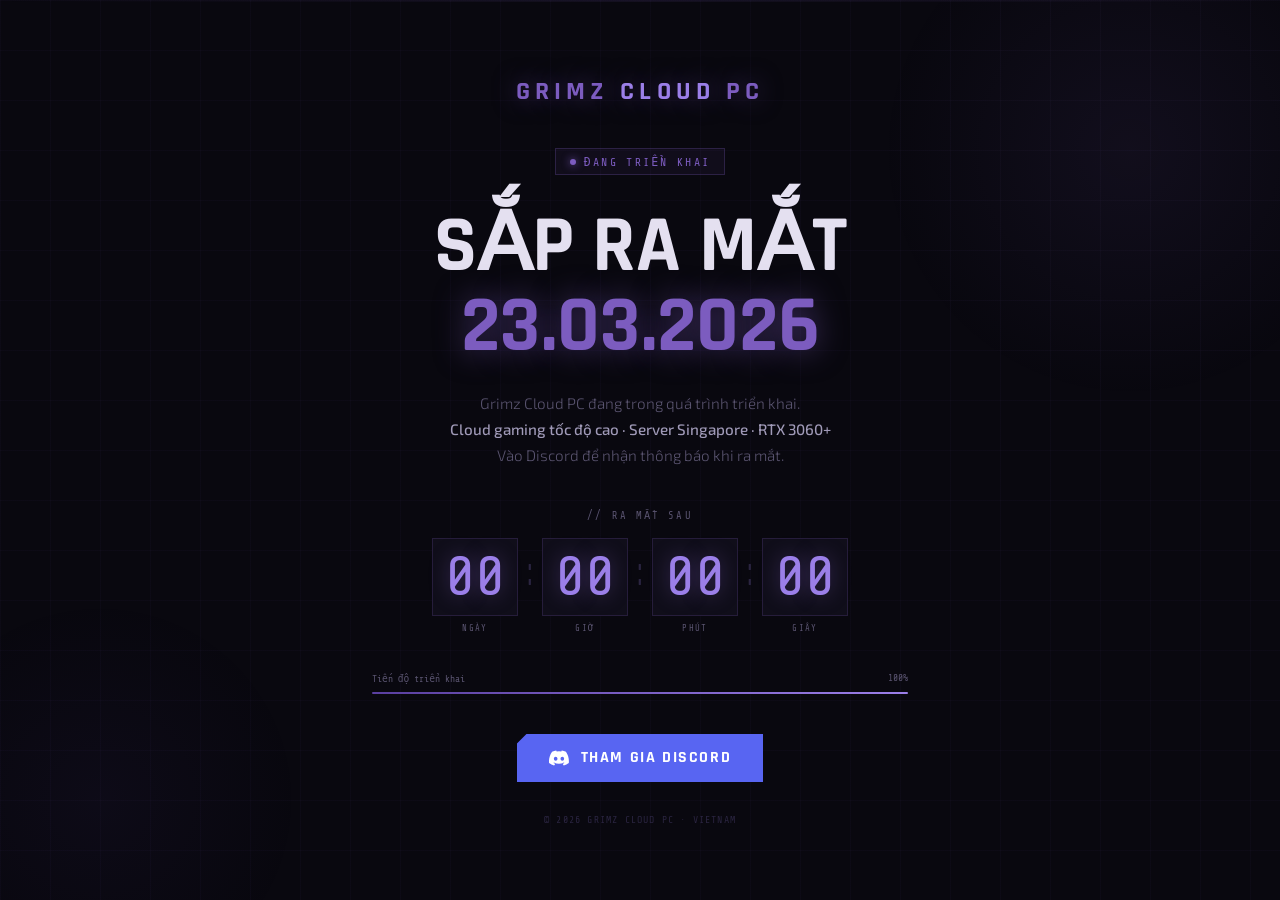
==== index.html @ fbe59f64 "Add files via upload" ====
<!DOCTYPE html>
<html lang="vi">
<head>
<meta charset="UTF-8">
<meta name="viewport" content="width=device-width, initial-scale=1.0">
<title>Grimz Cloud PC — Sắp ra mắt</title>
<link rel="icon" type="image/x-icon" href="/favicon.ico">
<link rel="preconnect" href="https://fonts.googleapis.com">
<link href="https://fonts.googleapis.com/css2?family=Rajdhani:wght@400;600;700&family=Share+Tech+Mono&family=Exo+2:wght@300;400;500&display=swap" rel="stylesheet">
<style>
  * { margin:0; padding:0; box-sizing:border-box; }
  body {
    background:#09080f; color:#e4e0f0;
    font-family:'Exo 2',sans-serif;
    min-height:100vh; display:flex; align-items:center; justify-content:center;
    overflow:hidden;
  }
  body::before {
    content:''; position:fixed; inset:0;
    background-image:linear-gradient(rgba(124,92,191,0.04) 1px,transparent 1px),linear-gradient(90deg,rgba(124,92,191,0.04) 1px,transparent 1px);
    background-size:50px 50px; pointer-events:none;
  }

  /* Glow balls */
  .glow1 { position:fixed; width:500px; height:500px; border-radius:50%; background:radial-gradient(circle,rgba(124,92,191,0.08) 0%,transparent 70%); top:-100px; right:-100px; animation:pulse 5s ease-in-out infinite; pointer-events:none; }
  .glow2 { position:fixed; width:400px; height:400px; border-radius:50%; background:radial-gradient(circle,rgba(90,63,160,0.06) 0%,transparent 70%); bottom:-100px; left:-100px; animation:pulse 7s ease-in-out infinite reverse; pointer-events:none; }
  @keyframes pulse { 0%,100%{transform:scale(1);opacity:1} 50%{transform:scale(1.15);opacity:0.7} }

  /* Scanline */
  @keyframes scan { 0%{transform:translateY(-100%)} 100%{transform:translateY(100vh)} }
  .scanline { position:fixed; top:0; left:0; right:0; height:2px; background:linear-gradient(90deg,transparent,rgba(124,92,191,0.1),transparent); animation:scan 5s linear infinite; pointer-events:none; z-index:99; }

  .wrap { position:relative; z-index:1; text-align:center; padding:2rem; max-width:600px; width:100%; }

  .logo { font-family:'Rajdhani',sans-serif; font-size:1.6rem; font-weight:700; letter-spacing:0.2em; text-transform:uppercase; color:#7c5cbf; text-shadow:0 0 24px rgba(124,92,191,0.5); margin-bottom:2.5rem; }
  .logo span { color:#9b7fe8; }

  .status-tag {
    display:inline-flex; align-items:center; gap:0.5rem;
    font-family:'Share Tech Mono',monospace; font-size:0.72rem;
    color:#7c5cbf; letter-spacing:0.2em; text-transform:uppercase;
    border:1px solid rgba(124,92,191,0.25); padding:0.35rem 0.85rem;
    background:rgba(124,92,191,0.07); margin-bottom:2rem;
  }
  .status-tag::before { content:''; width:6px; height:6px; border-radius:50%; background:#7c5cbf; box-shadow:0 0 8px #7c5cbf; animation:blink 1.2s infinite; }
  @keyframes blink { 0%,100%{opacity:1} 50%{opacity:0.2} }

  h1 { font-family:'Rajdhani',sans-serif; font-size:clamp(2.5rem,7vw,5rem); font-weight:700; text-transform:uppercase; line-height:1; margin-bottom:1rem; }
  h1 .line1 { color:#e4e0f0; display:block; }
  h1 .line2 { color:#7c5cbf; text-shadow:0 0 30px rgba(124,92,191,0.5); display:block; }

  .desc { color:#5a5470; font-size:0.95rem; line-height:1.7; font-weight:300; margin:1.5rem 0 2.5rem; }
  .desc strong { color:#a09ab8; font-weight:500; }

  /* Countdown */
  .countdown-wrap { margin-bottom:2.5rem; }
  .countdown-label { font-family:'Share Tech Mono',monospace; font-size:0.65rem; color:#5a5470; letter-spacing:0.2em; text-transform:uppercase; margin-bottom:1rem; }
  .countdown { display:flex; align-items:center; justify-content:center; gap:0.5rem; }
  .cd-unit { text-align:center; }
  .cd-num {
    font-family:'Share Tech Mono',monospace; font-size:clamp(2rem,6vw,3.5rem);
    color:#9b7fe8; background:#100e1a; border:1px solid rgba(124,92,191,0.2);
    padding:0.4rem 0.75rem; display:block; min-width:70px;
    text-shadow:0 0 20px rgba(124,92,191,0.4);
    transition:all 0.3s;
  }
  .cd-label { font-family:'Share Tech Mono',monospace; font-size:0.55rem; color:#5a5470; letter-spacing:0.15em; text-transform:uppercase; margin-top:0.4rem; display:block; }
  .cd-sep { font-family:'Rajdhani',sans-serif; font-size:2.5rem; color:#2a2440; margin-bottom:1.5rem; }

  /* Progress bar */
  .progress-wrap { margin-bottom:2.5rem; }
  .progress-labels { display:flex; justify-content:space-between; font-family:'Share Tech Mono',monospace; font-size:0.6rem; color:#5a5470; margin-bottom:0.5rem; }
  .progress-bar { height:2px; background:#1c1830; border-radius:1px; overflow:hidden; }
  .progress-fill { height:100%; background:linear-gradient(90deg,#5a3fa0,#9b7fe8); transition:width 1s; }

  /* Discord button */
  .discord-btn {
    display:inline-flex; align-items:center; gap:0.75rem;
    background:#5865F2; color:white; padding:0.85rem 2rem;
    font-family:'Rajdhani',sans-serif; font-size:1rem; font-weight:700;
    letter-spacing:0.1em; text-transform:uppercase; text-decoration:none;
    transition:all 0.2s; clip-path:polygon(10px 0,100% 0,100% 100%,0 100%,0 10px);
  }
  .discord-btn:hover { background:#4752c4; transform:translateY(-2px); box-shadow:0 10px 30px rgba(88,101,242,0.4); }

  .footer-note { margin-top:2rem; font-family:'Share Tech Mono',monospace; font-size:0.62rem; color:#2a2440; letter-spacing:0.12em; }
</style>
</head>
<body>
<div class="scanline"></div>
<div class="glow1"></div>
<div class="glow2"></div>

<div class="wrap">
  <div class="logo">GRIMZ <span>CLOUD</span> PC</div>

  <div class="status-tag">Đang triển khai</div>

  <h1>
    <span class="line1">Sắp ra mắt</span>
    <span class="line2">23.03.2026</span>
  </h1>

  <p class="desc">
    Grimz Cloud PC đang trong quá trình triển khai.<br>
    <strong>Cloud gaming tốc độ cao · Server Singapore · RTX 3060+</strong><br>
    Vào Discord để nhận thông báo khi ra mắt.
  </p>

  <div class="countdown-wrap">
    <div class="countdown-label">// Ra mắt sau</div>
    <div class="countdown">
      <div class="cd-unit"><span class="cd-num" id="cd-d">00</span><span class="cd-label">Ngày</span></div>
      <span class="cd-sep">:</span>
      <div class="cd-unit"><span class="cd-num" id="cd-h">00</span><span class="cd-label">Giờ</span></div>
      <span class="cd-sep">:</span>
      <div class="cd-unit"><span class="cd-num" id="cd-m">00</span><span class="cd-label">Phút</span></div>
      <span class="cd-sep">:</span>
      <div class="cd-unit"><span class="cd-num" id="cd-s">00</span><span class="cd-label">Giây</span></div>
    </div>
  </div>

  <div class="progress-wrap">
    <div class="progress-labels">
      <span>Tiến độ triển khai</span>
      <span id="progress-pct">0%</span>
    </div>
    <div class="progress-bar"><div class="progress-fill" id="progress-fill" style="width:0%"></div></div>
  </div>

  <a href="https://discord.gg/Ct4Gw7GwJJ" target="_blank" rel="noopener" class="discord-btn">
    <svg width="20" height="16" viewBox="0 0 71 55" fill="currentColor"><path d="M60.1 4.9A58.5 58.5 0 0 0 45.4.9a40 40 0 0 0-1.8 3.6 54 54 0 0 0-16.2 0A38.4 38.4 0 0 0 25.6.9 58.4 58.4 0 0 0 10.9 5C1.6 18.7-1 32 .3 45a58.7 58.7 0 0 0 17.9 9 44 44 0 0 0 3.8-6.2 38.3 38.3 0 0 1-6-2.9l1.4-1.1a41.9 41.9 0 0 0 35.7 0l1.5 1.1a38.2 38.2 0 0 1-6 2.9 43.6 43.6 0 0 0 3.8 6.2 58.5 58.5 0 0 0 17.9-9C71.8 30 68.2 16.8 60.1 4.9ZM23.7 37.3c-3.5 0-6.4-3.2-6.4-7.1s2.8-7.2 6.4-7.2 6.5 3.2 6.4 7.2c0 3.9-2.8 7.1-6.4 7.1Zm23.6 0c-3.5 0-6.4-3.2-6.4-7.1s2.8-7.2 6.4-7.2 6.5 3.2 6.4 7.2c0 3.9-2.8 7.1-6.4 7.1Z"/></svg>
    Tham gia Discord
  </a>

  <div class="footer-note">© <span id="yr"></span> GRIMZ CLOUD PC · VIETNAM</div>
</div>

<script>
  document.getElementById('yr').textContent = new Date().getFullYear();

  const LAUNCH = new Date('2026-03-23T00:00:00+07:00');
  const START  = new Date('2026-03-15T00:00:00+07:00'); // Ngày bắt đầu đếm progress

  function pad(n) { return String(n).padStart(2, '0'); }

  function tick() {
    const now  = new Date();
    const diff = LAUNCH - now;

    if (diff <= 0) {
      document.getElementById('cd-d').textContent = '00';
      document.getElementById('cd-h').textContent = '00';
      document.getElementById('cd-m').textContent = '00';
      document.getElementById('cd-s').textContent = '00';
      document.getElementById('progress-fill').style.width = '100%';
      document.getElementById('progress-pct').textContent = '100%';
      return;
    }

    const d = Math.floor(diff / 86400000);
    const h = Math.floor((diff % 86400000) / 3600000);
    const m = Math.floor((diff % 3600000) / 60000);
    const s = Math.floor((diff % 60000) / 1000);

    document.getElementById('cd-d').textContent = pad(d);
    document.getElementById('cd-h').textContent = pad(h);
    document.getElementById('cd-m').textContent = pad(m);
    document.getElementById('cd-s').textContent = pad(s);

    // Progress từ START đến LAUNCH
    const total   = LAUNCH - START;
    const elapsed = now - START;
    const pct     = Math.min(100, Math.max(0, Math.floor((elapsed / total) * 100)));
    document.getElementById('progress-fill').style.width = pct + '%';
    document.getElementById('progress-pct').textContent  = pct + '%';
  }

  tick();
  setInterval(tick, 1000);
</script>
</body>
</html>
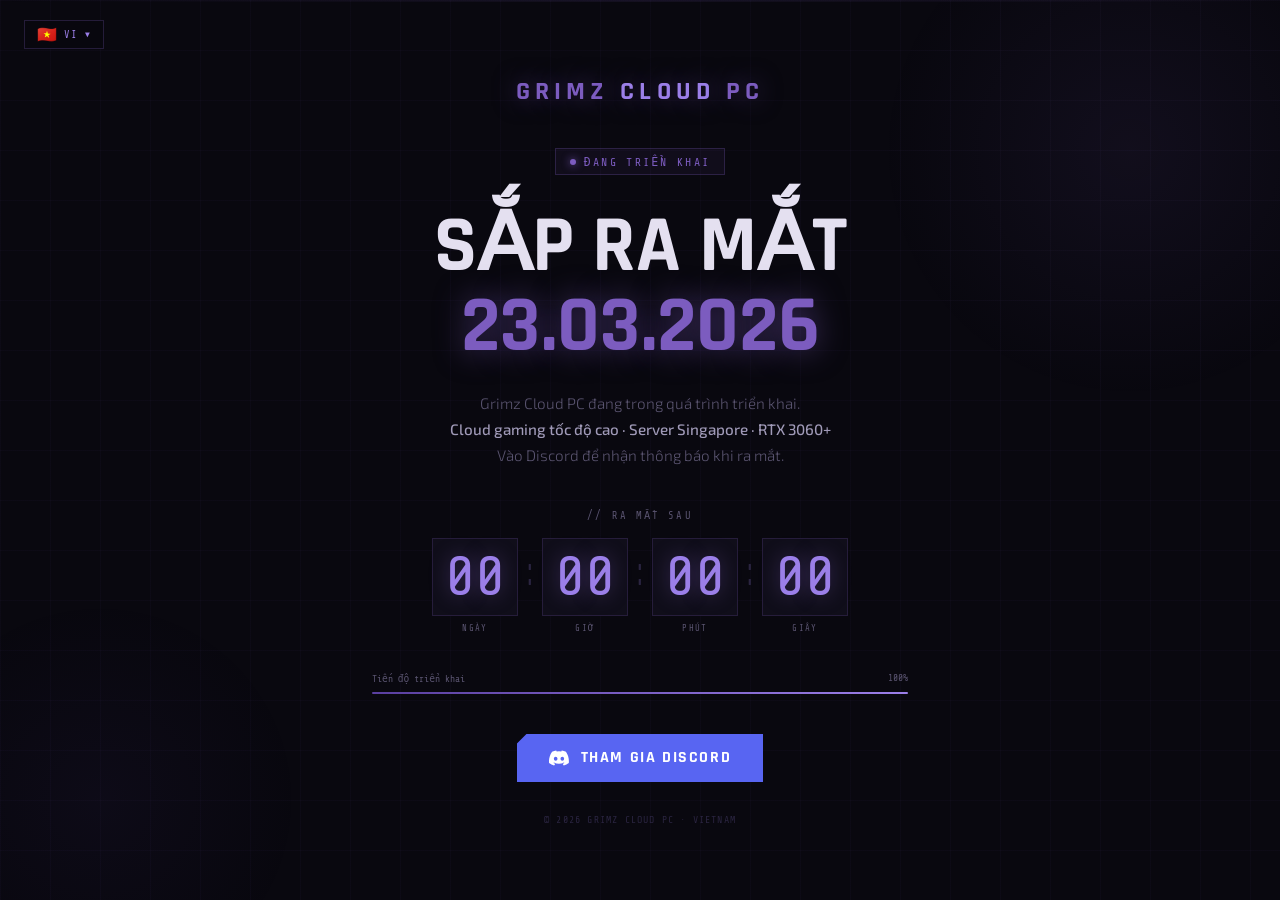
==== commit c567a27a: "Add files via upload" ====
--- a/index.html
+++ b/index.html
@@ -27,6 +27,23 @@
   @keyframes pulse { 0%,100%{transform:scale(1);opacity:1} 50%{transform:scale(1.15);opacity:0.7} }
 
   /* Scanline */
+
+  /* Lang switcher */
+  .lang-switcher { position:fixed; top:1.25rem; left:1.5rem; z-index:200; }
+  @media(max-width:480px) { .lang-switcher { top:0.6rem; left:0.75rem; } .logo { padding-top:0.5rem; } }
+  .lang-trigger { display:flex; align-items:center; gap:0.4rem; padding:0.35rem 0.75rem; background:rgba(9,8,15,0.85); border:1px solid rgba(124,92,191,0.25); color:#9b7fe8; font-family:'Share Tech Mono',monospace; font-size:0.65rem; letter-spacing:0.1em; text-transform:uppercase; cursor:pointer; transition:all 0.2s; backdrop-filter:blur(10px); user-select:none; }
+  .lang-trigger:hover { border-color:#7c5cbf; background:rgba(124,92,191,0.1); }
+  .lang-trigger .arrow { font-size:0.5rem; transition:transform 0.2s; }
+  .lang-trigger.open .arrow { transform:rotate(180deg); }
+  .lang-dropdown { position:absolute; top:calc(100% + 6px); left:0; background:rgba(9,8,15,0.97); border:1px solid rgba(124,92,191,0.25); backdrop-filter:blur(12px); min-width:150px; display:none; flex-direction:column; overflow:hidden; }
+  .lang-dropdown.open { display:flex; }
+  .lang-option { display:flex; align-items:center; gap:0.6rem; padding:0.6rem 0.85rem; font-family:'Share Tech Mono',monospace; font-size:0.65rem; letter-spacing:0.1em; color:#5a5470; cursor:pointer; transition:all 0.2s; border:none; background:none; text-transform:uppercase; width:100%; text-align:left; }
+  .lang-option:hover { background:rgba(124,92,191,0.08); color:#9b7fe8; }
+  .lang-option.selected { color:#9b7fe8; background:rgba(124,92,191,0.1); }
+  .lang-option.selected::after { content:'✓'; margin-left:auto; color:#7c5cbf; }
+  .lang-flag { font-size:1rem; line-height:1; }
+  .lang-divider { height:1px; background:rgba(124,92,191,0.1); margin:0; }
+
   @keyframes scan { 0%{transform:translateY(-100%)} 100%{transform:translateY(100vh)} }
   .scanline { position:fixed; top:0; left:0; right:0; height:2px; background:linear-gradient(90deg,transparent,rgba(124,92,191,0.1),transparent); animation:scan 5s linear infinite; pointer-events:none; z-index:99; }
 
@@ -88,41 +105,55 @@
 </head>
 <body>
 <div class="scanline"></div>
+<div class="lang-switcher" id="langSwitcher">
+  <div class="lang-trigger" id="langTrigger" onclick="toggleLangDropdown()">
+    <span class="lang-flag" id="currentFlag">🇻🇳</span>
+    <span id="currentLangLabel">VI</span>
+    <span class="arrow">▼</span>
+  </div>
+  <div class="lang-dropdown" id="langDropdown">
+    <button class="lang-option selected" id="btn-vi" onclick="manualSetLang('vi')"><span class="lang-flag">🇻🇳</span>Tiếng Việt</button>
+    <div class="lang-divider"></div>
+    <button class="lang-option" id="btn-en" onclick="manualSetLang('en')"><span class="lang-flag">🇬🇧</span>English</button>
+    <div class="lang-divider"></div>
+    <button class="lang-option" id="btn-id" onclick="manualSetLang('id')"><span class="lang-flag">🇮🇩</span>Indonesia</button>
+  </div>
+</div>
 <div class="glow1"></div>
 <div class="glow2"></div>
 
 <div class="wrap">
   <div class="logo">GRIMZ <span>CLOUD</span> PC</div>
 
-  <div class="status-tag">Đang triển khai</div>
+  <div class="status-tag" data-i18n="status">Đang triển khai</div>
 
   <h1>
-    <span class="line1">Sắp ra mắt</span>
+    <span class="line1" data-i18n="headline">Sắp ra mắt</span>
     <span class="line2">23.03.2026</span>
   </h1>
 
-  <p class="desc">
+  <p class="desc" id="desc-text">
     Grimz Cloud PC đang trong quá trình triển khai.<br>
     <strong>Cloud gaming tốc độ cao · Server Singapore · RTX 3060+</strong><br>
     Vào Discord để nhận thông báo khi ra mắt.
   </p>
 
   <div class="countdown-wrap">
-    <div class="countdown-label">// Ra mắt sau</div>
+    <div class="countdown-label" data-i18n="launching">// Ra mắt sau</div>
     <div class="countdown">
-      <div class="cd-unit"><span class="cd-num" id="cd-d">00</span><span class="cd-label">Ngày</span></div>
+      <div class="cd-unit"><span class="cd-num" id="cd-d">00</span><span class="cd-label" data-i18n="days">Ngày</span></div>
       <span class="cd-sep">:</span>
-      <div class="cd-unit"><span class="cd-num" id="cd-h">00</span><span class="cd-label">Giờ</span></div>
+      <div class="cd-unit"><span class="cd-num" id="cd-h">00</span><span class="cd-label" data-i18n="hours">Giờ</span></div>
       <span class="cd-sep">:</span>
-      <div class="cd-unit"><span class="cd-num" id="cd-m">00</span><span class="cd-label">Phút</span></div>
+      <div class="cd-unit"><span class="cd-num" id="cd-m">00</span><span class="cd-label" data-i18n="mins">Phút</span></div>
       <span class="cd-sep">:</span>
-      <div class="cd-unit"><span class="cd-num" id="cd-s">00</span><span class="cd-label">Giây</span></div>
+      <div class="cd-unit"><span class="cd-num" id="cd-s">00</span><span class="cd-label" data-i18n="secs">Giây</span></div>
     </div>
   </div>
 
   <div class="progress-wrap">
     <div class="progress-labels">
-      <span>Tiến độ triển khai</span>
+      <span data-i18n="progress">Tiến độ triển khai</span>
       <span id="progress-pct">0%</span>
     </div>
     <div class="progress-bar"><div class="progress-fill" id="progress-fill" style="width:0%"></div></div>
@@ -130,7 +161,7 @@
 
   <a href="https://discord.gg/Ct4Gw7GwJJ" target="_blank" rel="noopener" class="discord-btn">
     <svg width="20" height="16" viewBox="0 0 71 55" fill="currentColor"><path d="M60.1 4.9A58.5 58.5 0 0 0 45.4.9a40 40 0 0 0-1.8 3.6 54 54 0 0 0-16.2 0A38.4 38.4 0 0 0 25.6.9 58.4 58.4 0 0 0 10.9 5C1.6 18.7-1 32 .3 45a58.7 58.7 0 0 0 17.9 9 44 44 0 0 0 3.8-6.2 38.3 38.3 0 0 1-6-2.9l1.4-1.1a41.9 41.9 0 0 0 35.7 0l1.5 1.1a38.2 38.2 0 0 1-6 2.9 43.6 43.6 0 0 0 3.8 6.2 58.5 58.5 0 0 0 17.9-9C71.8 30 68.2 16.8 60.1 4.9ZM23.7 37.3c-3.5 0-6.4-3.2-6.4-7.1s2.8-7.2 6.4-7.2 6.5 3.2 6.4 7.2c0 3.9-2.8 7.1-6.4 7.1Zm23.6 0c-3.5 0-6.4-3.2-6.4-7.1s2.8-7.2 6.4-7.2 6.5 3.2 6.4 7.2c0 3.9-2.8 7.1-6.4 7.1Z"/></svg>
-    Tham gia Discord
+    <span data-i18n="discord">Tham gia Discord</span>
   </a>
 
   <div class="footer-note">© <span id="yr"></span> GRIMZ CLOUD PC · VIETNAM</div>
@@ -138,6 +169,110 @@
 
 <script>
   document.getElementById('yr').textContent = new Date().getFullYear();
+
+  // ===== LANG DROPDOWN =====
+  function manualSetLang(lang) {
+    localStorage.setItem('grimz_lang_set', '1');
+    setLang(lang);
+  }
+
+  function toggleLangDropdown() {
+    const trigger = document.getElementById('langTrigger');
+    const dropdown = document.getElementById('langDropdown');
+    trigger.classList.toggle('open');
+    dropdown.classList.toggle('open');
+  }
+  // Close on outside click
+  document.addEventListener('click', e => {
+    if (!document.getElementById('langSwitcher').contains(e.target)) {
+      document.getElementById('langTrigger').classList.remove('open');
+      document.getElementById('langDropdown').classList.remove('open');
+    }
+  });
+
+  // ===== I18N =====
+  const i18n = {
+    vi: {
+      status: 'Đang triển khai',
+      headline: 'Sắp ra mắt',
+      desc: 'Grimz Cloud PC đang trong quá trình triển khai.<br><strong>Cloud gaming tốc độ cao · Server Singapore · RTX 3060+</strong><br>Vào Discord để nhận thông báo khi ra mắt.',
+      launching: '// Ra mắt sau',
+      days: 'Ngày', hours: 'Giờ', mins: 'Phút', secs: 'Giây',
+      progress: 'Tiến độ triển khai',
+      discord: 'Tham gia Discord',
+    },
+    en: {
+      status: 'Coming Soon',
+      headline: 'Launching Soon',
+      desc: 'Grimz Cloud PC is currently being deployed.<br><strong>High-speed cloud gaming · Singapore Server · RTX 3060+</strong><br>Join Discord to get notified at launch.',
+      launching: '// Launching in',
+      days: 'Days', hours: 'Hours', mins: 'Mins', secs: 'Secs',
+      progress: 'Deployment Progress',
+      discord: 'Join Discord',
+    },
+    id: {
+      status: 'Segera Hadir',
+      headline: 'Segera Diluncurkan',
+      desc: 'Grimz Cloud PC sedang dalam proses persiapan.<br><strong>Cloud gaming kecepatan tinggi · Server Singapura · RTX 3060+</strong><br>Bergabung Discord untuk notifikasi peluncuran.',
+      launching: '// Diluncurkan dalam',
+      days: 'Hari', hours: 'Jam', mins: 'Menit', secs: 'Detik',
+      progress: 'Progres Persiapan',
+      discord: 'Bergabung Discord',
+    }
+  };
+
+  let currentLang = localStorage.getItem('grimz_lang') || 'vi';
+
+  function setLang(lang) {
+    currentLang = lang;
+    localStorage.setItem('grimz_lang', lang);
+    const t = i18n[lang];
+
+    // Update all data-i18n elements
+    document.querySelectorAll('[data-i18n]').forEach(el => {
+      const key = el.getAttribute('data-i18n');
+      if (t[key]) el.textContent = t[key];
+    });
+
+    // Update desc (has HTML)
+    document.getElementById('desc-text').innerHTML = t.desc;
+
+    // Update trigger
+    document.getElementById('currentFlag').textContent = {'vi':'🇻🇳','en':'🇬🇧','id':'🇮🇩'}[lang];
+    document.getElementById('currentLangLabel').textContent = lang.toUpperCase();
+    // Update selected state
+    document.querySelectorAll('.lang-option').forEach(b => b.classList.remove('selected'));
+    document.getElementById('btn-' + lang).classList.add('selected');
+    // Close dropdown
+    document.getElementById('langTrigger').classList.remove('open');
+    document.getElementById('langDropdown').classList.remove('open');
+
+    // Update html lang
+    document.documentElement.lang = lang;
+  }
+
+  // Auto detect language by country (only on first visit)
+  async function autoDetectLang() {
+    // Nếu user đã chọn ngôn ngữ trước đó thì giữ nguyên
+    if (localStorage.getItem('grimz_lang_set')) {
+      setLang(currentLang);
+      return;
+    }
+    try {
+      const res = await fetch('https://ipapi.co/json/', { signal: AbortSignal.timeout(3000) });
+      const data = await res.json();
+      const country = data.country_code;
+      let lang = 'en'; // default
+      if (country === 'VN') lang = 'vi';
+      else if (country === 'ID') lang = 'id';
+      setLang(lang);
+    } catch {
+      // Nếu lỗi thì dùng ngôn ngữ đã lưu hoặc VI
+      setLang(currentLang);
+    }
+  }
+  autoDetectLang();
+
 
   const LAUNCH = new Date('2026-03-23T00:00:00+07:00');
   const START  = new Date('2026-03-15T00:00:00+07:00'); // Ngày bắt đầu đếm progress
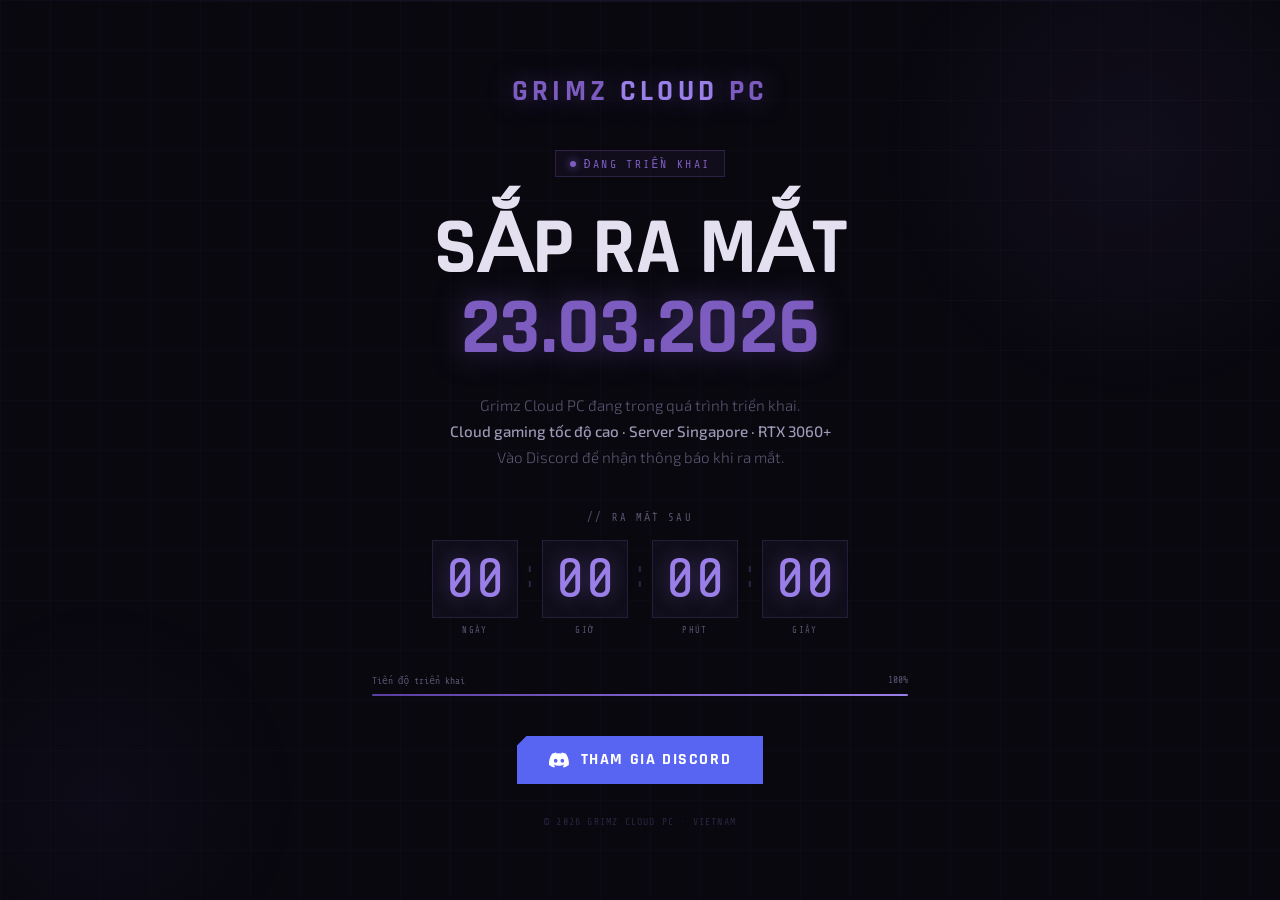
==== commit f3ebd3c6: "Update index.html" ====
--- a/index.html
+++ b/index.html
@@ -27,29 +27,12 @@
   @keyframes pulse { 0%,100%{transform:scale(1);opacity:1} 50%{transform:scale(1.15);opacity:0.7} }
 
   /* Scanline */
-
-  /* Lang switcher */
-  .lang-switcher { position:fixed; top:1.25rem; left:1.5rem; z-index:200; }
-  @media(max-width:480px) { .lang-switcher { top:0.6rem; left:0.75rem; } .logo { padding-top:0.5rem; } }
-  .lang-trigger { display:flex; align-items:center; gap:0.4rem; padding:0.35rem 0.75rem; background:rgba(9,8,15,0.85); border:1px solid rgba(124,92,191,0.25); color:#9b7fe8; font-family:'Share Tech Mono',monospace; font-size:0.65rem; letter-spacing:0.1em; text-transform:uppercase; cursor:pointer; transition:all 0.2s; backdrop-filter:blur(10px); user-select:none; }
-  .lang-trigger:hover { border-color:#7c5cbf; background:rgba(124,92,191,0.1); }
-  .lang-trigger .arrow { font-size:0.5rem; transition:transform 0.2s; }
-  .lang-trigger.open .arrow { transform:rotate(180deg); }
-  .lang-dropdown { position:absolute; top:calc(100% + 6px); left:0; background:rgba(9,8,15,0.97); border:1px solid rgba(124,92,191,0.25); backdrop-filter:blur(12px); min-width:150px; display:none; flex-direction:column; overflow:hidden; }
-  .lang-dropdown.open { display:flex; }
-  .lang-option { display:flex; align-items:center; gap:0.6rem; padding:0.6rem 0.85rem; font-family:'Share Tech Mono',monospace; font-size:0.65rem; letter-spacing:0.1em; color:#5a5470; cursor:pointer; transition:all 0.2s; border:none; background:none; text-transform:uppercase; width:100%; text-align:left; }
-  .lang-option:hover { background:rgba(124,92,191,0.08); color:#9b7fe8; }
-  .lang-option.selected { color:#9b7fe8; background:rgba(124,92,191,0.1); }
-  .lang-option.selected::after { content:'✓'; margin-left:auto; color:#7c5cbf; }
-  .lang-flag { font-size:1rem; line-height:1; }
-  .lang-divider { height:1px; background:rgba(124,92,191,0.1); margin:0; }
-
   @keyframes scan { 0%{transform:translateY(-100%)} 100%{transform:translateY(100vh)} }
   .scanline { position:fixed; top:0; left:0; right:0; height:2px; background:linear-gradient(90deg,transparent,rgba(124,92,191,0.1),transparent); animation:scan 5s linear infinite; pointer-events:none; z-index:99; }
 
   .wrap { position:relative; z-index:1; text-align:center; padding:2rem; max-width:600px; width:100%; }
 
-  .logo { font-family:'Rajdhani',sans-serif; font-size:1.6rem; font-weight:700; letter-spacing:0.2em; text-transform:uppercase; color:#7c5cbf; text-shadow:0 0 24px rgba(124,92,191,0.5); margin-bottom:2.5rem; }
+  .logo { font-family:'Rajdhani',sans-serif; font-size:clamp(1.3rem,4vw,1.8rem); font-weight:700; letter-spacing:0.15em; text-transform:uppercase; color:#7c5cbf; text-shadow:0 0 24px rgba(124,92,191,0.5); margin-bottom:2.5rem; white-space:nowrap; }
   .logo span { color:#9b7fe8; }
 
   .status-tag {
@@ -101,59 +84,84 @@
   .discord-btn:hover { background:#4752c4; transform:translateY(-2px); box-shadow:0 10px 30px rgba(88,101,242,0.4); }
 
   .footer-note { margin-top:2rem; font-family:'Share Tech Mono',monospace; font-size:0.62rem; color:#2a2440; letter-spacing:0.12em; }
+
+  /* ===== LOCKDOWN OVERLAY ===== */
+  #lockdown-overlay { position:fixed; inset:0; background:#09080f; z-index:9999; display:none; align-items:center; justify-content:center; flex-direction:column; }
+  #lockdown-overlay.show { display:flex; }
+  #lockdown-overlay::before { content:''; position:fixed; inset:0; background-image:linear-gradient(rgba(248,113,113,0.03) 1px,transparent 1px),linear-gradient(90deg,rgba(248,113,113,0.03) 1px,transparent 1px); background-size:50px 50px; pointer-events:none; }
+  .ld-box { background:#100e1a; border:1px solid rgba(248,113,113,0.25); padding:2.5rem 2rem; max-width:400px; width:90%; text-align:center; position:relative; clip-path:polygon(0 0,calc(100% - 16px) 0,100% 16px,100% 100%,16px 100%,0 calc(100% - 16px)); }
+  .ld-box::before { content:''; position:absolute; top:0; left:0; right:0; height:2px; background:linear-gradient(90deg,#7f1d1d,#f87171,#7f1d1d); }
+  .ld-icon { font-size:2.5rem; margin-bottom:1rem; animation:ldPulse 2s infinite; }
+  @keyframes ldPulse { 0%,100%{opacity:1} 50%{opacity:0.6} }
+  .ld-title { font-family:'Rajdhani',sans-serif; font-size:1.5rem; font-weight:700; text-transform:uppercase; letter-spacing:0.15em; color:#f87171; margin-bottom:0.4rem; }
+  .ld-sub { font-family:'Share Tech Mono',monospace; font-size:0.65rem; color:#5a5470; letter-spacing:0.15em; margin-bottom:2rem; line-height:1.8; }
+  .ld-input-wrap { margin-bottom:0.75rem; }
+  .ld-input { width:100%; background:#09080f; border:1px solid rgba(248,113,113,0.2); color:#e4e0f0; padding:0.65rem 0.85rem; font-family:'Share Tech Mono',monospace; font-size:0.82rem; outline:none; text-align:center; letter-spacing:0.1em; transition:border-color 0.2s; }
+  .ld-input:focus { border-color:#f87171; }
+  .ld-input::placeholder { color:#3a3458; }
+  .ld-btn { width:100%; padding:0.7rem; background:rgba(248,113,113,0.15); border:1px solid rgba(248,113,113,0.3); color:#f87171; font-family:'Rajdhani',sans-serif; font-size:0.9rem; font-weight:700; letter-spacing:0.12em; text-transform:uppercase; cursor:pointer; transition:all 0.2s; clip-path:polygon(0 0,calc(100% - 8px) 0,100% 8px,100% 100%,8px 100%,0 calc(100% - 8px)); }
+  .ld-btn:hover { background:rgba(248,113,113,0.25); }
+  .ld-err { font-family:'Share Tech Mono',monospace; font-size:0.65rem; color:#f87171; margin-top:0.5rem; min-height:1em; letter-spacing:0.08em; }
+  .ld-discord { display:inline-flex; align-items:center; gap:0.5rem; margin-top:1.5rem; font-family:'Share Tech Mono',monospace; font-size:0.62rem; color:#5a5470; text-decoration:none; letter-spacing:0.1em; transition:color 0.2s; }
+  .ld-discord:hover { color:#9b7fe8; }
 </style>
 </head>
 <body>
-<div class="scanline"></div>
-<div class="lang-switcher" id="langSwitcher">
-  <div class="lang-trigger" id="langTrigger" onclick="toggleLangDropdown()">
-    <span class="lang-flag" id="currentFlag">🇻🇳</span>
-    <span id="currentLangLabel">VI</span>
-    <span class="arrow">▼</span>
-  </div>
-  <div class="lang-dropdown" id="langDropdown">
-    <button class="lang-option selected" id="btn-vi" onclick="manualSetLang('vi')"><span class="lang-flag">🇻🇳</span>Tiếng Việt</button>
-    <div class="lang-divider"></div>
-    <button class="lang-option" id="btn-en" onclick="manualSetLang('en')"><span class="lang-flag">🇬🇧</span>English</button>
-    <div class="lang-divider"></div>
-    <button class="lang-option" id="btn-id" onclick="manualSetLang('id')"><span class="lang-flag">🇮🇩</span>Indonesia</button>
+
+<!-- LOCKDOWN OVERLAY -->
+<div id="lockdown-overlay">
+  <div class="ld-box">
+    <div class="ld-icon">🔒</div>
+    <div class="ld-title">Tạm ngưng dịch vụ</div>
+    <div class="ld-sub">// Hệ thống đang trong quá trình bảo trì<br>Vui lòng quay lại sau · We'll be back soon</div>
+    <div class="ld-input-wrap">
+      <input class="ld-input" id="ld-pass" type="password" placeholder="Nhập mật khẩu để truy cập..." onkeydown="if(event.key==='Enter')ldUnlock()">
+    </div>
+    <button class="ld-btn" onclick="ldUnlock()">Truy cập</button>
+    <div class="ld-err" id="ld-err"></div>
+    <a href="https://discord.gg/Ct4Gw7GwJJ" target="_blank" class="ld-discord">
+      <svg width="14" height="11" viewBox="0 0 71 55" fill="currentColor"><path d="M60.1 4.9A58.5 58.5 0 0 0 45.4.9a40 40 0 0 0-1.8 3.6 54 54 0 0 0-16.2 0A38.4 38.4 0 0 0 25.6.9 58.4 58.4 0 0 0 10.9 5C1.6 18.7-1 32 .3 45a58.7 58.7 0 0 0 17.9 9 44 44 0 0 0 3.8-6.2 38.3 38.3 0 0 1-6-2.9l1.4-1.1a41.9 41.9 0 0 0 35.7 0l1.5 1.1a38.2 38.2 0 0 1-6 2.9 43.6 43.6 0 0 0 3.8 6.2 58.5 58.5 0 0 0 17.9-9C71.8 30 68.2 16.8 60.1 4.9ZM23.7 37.3c-3.5 0-6.4-3.2-6.4-7.1s2.8-7.2 6.4-7.2 6.5 3.2 6.4 7.2c0 3.9-2.8 7.1-6.4 7.1Zm23.6 0c-3.5 0-6.4-3.2-6.4-7.1s2.8-7.2 6.4-7.2 6.5 3.2 6.4 7.2c0 3.9-2.8 7.1-6.4 7.1Z"/></svg>
+      Liên hệ hỗ trợ · Discord
+    </a>
   </div>
 </div>
+
+<div class="scanline"></div>
 <div class="glow1"></div>
 <div class="glow2"></div>
 
 <div class="wrap">
   <div class="logo">GRIMZ <span>CLOUD</span> PC</div>
 
-  <div class="status-tag" data-i18n="status">Đang triển khai</div>
+  <div class="status-tag">Đang triển khai</div>
 
   <h1>
-    <span class="line1" data-i18n="headline">Sắp ra mắt</span>
+    <span class="line1">Sắp ra mắt</span>
     <span class="line2">23.03.2026</span>
   </h1>
 
-  <p class="desc" id="desc-text">
+  <p class="desc">
     Grimz Cloud PC đang trong quá trình triển khai.<br>
     <strong>Cloud gaming tốc độ cao · Server Singapore · RTX 3060+</strong><br>
     Vào Discord để nhận thông báo khi ra mắt.
   </p>
 
   <div class="countdown-wrap">
-    <div class="countdown-label" data-i18n="launching">// Ra mắt sau</div>
+    <div class="countdown-label">// Ra mắt sau</div>
     <div class="countdown">
-      <div class="cd-unit"><span class="cd-num" id="cd-d">00</span><span class="cd-label" data-i18n="days">Ngày</span></div>
+      <div class="cd-unit"><span class="cd-num" id="cd-d">00</span><span class="cd-label">Ngày</span></div>
       <span class="cd-sep">:</span>
-      <div class="cd-unit"><span class="cd-num" id="cd-h">00</span><span class="cd-label" data-i18n="hours">Giờ</span></div>
+      <div class="cd-unit"><span class="cd-num" id="cd-h">00</span><span class="cd-label">Giờ</span></div>
       <span class="cd-sep">:</span>
-      <div class="cd-unit"><span class="cd-num" id="cd-m">00</span><span class="cd-label" data-i18n="mins">Phút</span></div>
+      <div class="cd-unit"><span class="cd-num" id="cd-m">00</span><span class="cd-label">Phút</span></div>
       <span class="cd-sep">:</span>
-      <div class="cd-unit"><span class="cd-num" id="cd-s">00</span><span class="cd-label" data-i18n="secs">Giây</span></div>
+      <div class="cd-unit"><span class="cd-num" id="cd-s">00</span><span class="cd-label">Giây</span></div>
     </div>
   </div>
 
   <div class="progress-wrap">
     <div class="progress-labels">
-      <span data-i18n="progress">Tiến độ triển khai</span>
+      <span>Tiến độ triển khai</span>
       <span id="progress-pct">0%</span>
     </div>
     <div class="progress-bar"><div class="progress-fill" id="progress-fill" style="width:0%"></div></div>
@@ -161,7 +169,7 @@
 
   <a href="https://discord.gg/Ct4Gw7GwJJ" target="_blank" rel="noopener" class="discord-btn">
     <svg width="20" height="16" viewBox="0 0 71 55" fill="currentColor"><path d="M60.1 4.9A58.5 58.5 0 0 0 45.4.9a40 40 0 0 0-1.8 3.6 54 54 0 0 0-16.2 0A38.4 38.4 0 0 0 25.6.9 58.4 58.4 0 0 0 10.9 5C1.6 18.7-1 32 .3 45a58.7 58.7 0 0 0 17.9 9 44 44 0 0 0 3.8-6.2 38.3 38.3 0 0 1-6-2.9l1.4-1.1a41.9 41.9 0 0 0 35.7 0l1.5 1.1a38.2 38.2 0 0 1-6 2.9 43.6 43.6 0 0 0 3.8 6.2 58.5 58.5 0 0 0 17.9-9C71.8 30 68.2 16.8 60.1 4.9ZM23.7 37.3c-3.5 0-6.4-3.2-6.4-7.1s2.8-7.2 6.4-7.2 6.5 3.2 6.4 7.2c0 3.9-2.8 7.1-6.4 7.1Zm23.6 0c-3.5 0-6.4-3.2-6.4-7.1s2.8-7.2 6.4-7.2 6.5 3.2 6.4 7.2c0 3.9-2.8 7.1-6.4 7.1Z"/></svg>
-    <span data-i18n="discord">Tham gia Discord</span>
+    Tham gia Discord
   </a>
 
   <div class="footer-note">© <span id="yr"></span> GRIMZ CLOUD PC · VIETNAM</div>
@@ -169,110 +177,6 @@
 
 <script>
   document.getElementById('yr').textContent = new Date().getFullYear();
-
-  // ===== LANG DROPDOWN =====
-  function manualSetLang(lang) {
-    localStorage.setItem('grimz_lang_set', '1');
-    setLang(lang);
-  }
-
-  function toggleLangDropdown() {
-    const trigger = document.getElementById('langTrigger');
-    const dropdown = document.getElementById('langDropdown');
-    trigger.classList.toggle('open');
-    dropdown.classList.toggle('open');
-  }
-  // Close on outside click
-  document.addEventListener('click', e => {
-    if (!document.getElementById('langSwitcher').contains(e.target)) {
-      document.getElementById('langTrigger').classList.remove('open');
-      document.getElementById('langDropdown').classList.remove('open');
-    }
-  });
-
-  // ===== I18N =====
-  const i18n = {
-    vi: {
-      status: 'Đang triển khai',
-      headline: 'Sắp ra mắt',
-      desc: 'Grimz Cloud PC đang trong quá trình triển khai.<br><strong>Cloud gaming tốc độ cao · Server Singapore · RTX 3060+</strong><br>Vào Discord để nhận thông báo khi ra mắt.',
-      launching: '// Ra mắt sau',
-      days: 'Ngày', hours: 'Giờ', mins: 'Phút', secs: 'Giây',
-      progress: 'Tiến độ triển khai',
-      discord: 'Tham gia Discord',
-    },
-    en: {
-      status: 'Coming Soon',
-      headline: 'Launching Soon',
-      desc: 'Grimz Cloud PC is currently being deployed.<br><strong>High-speed cloud gaming · Singapore Server · RTX 3060+</strong><br>Join Discord to get notified at launch.',
-      launching: '// Launching in',
-      days: 'Days', hours: 'Hours', mins: 'Mins', secs: 'Secs',
-      progress: 'Deployment Progress',
-      discord: 'Join Discord',
-    },
-    id: {
-      status: 'Segera Hadir',
-      headline: 'Segera Diluncurkan',
-      desc: 'Grimz Cloud PC sedang dalam proses persiapan.<br><strong>Cloud gaming kecepatan tinggi · Server Singapura · RTX 3060+</strong><br>Bergabung Discord untuk notifikasi peluncuran.',
-      launching: '// Diluncurkan dalam',
-      days: 'Hari', hours: 'Jam', mins: 'Menit', secs: 'Detik',
-      progress: 'Progres Persiapan',
-      discord: 'Bergabung Discord',
-    }
-  };
-
-  let currentLang = localStorage.getItem('grimz_lang') || 'vi';
-
-  function setLang(lang) {
-    currentLang = lang;
-    localStorage.setItem('grimz_lang', lang);
-    const t = i18n[lang];
-
-    // Update all data-i18n elements
-    document.querySelectorAll('[data-i18n]').forEach(el => {
-      const key = el.getAttribute('data-i18n');
-      if (t[key]) el.textContent = t[key];
-    });
-
-    // Update desc (has HTML)
-    document.getElementById('desc-text').innerHTML = t.desc;
-
-    // Update trigger
-    document.getElementById('currentFlag').textContent = {'vi':'🇻🇳','en':'🇬🇧','id':'🇮🇩'}[lang];
-    document.getElementById('currentLangLabel').textContent = lang.toUpperCase();
-    // Update selected state
-    document.querySelectorAll('.lang-option').forEach(b => b.classList.remove('selected'));
-    document.getElementById('btn-' + lang).classList.add('selected');
-    // Close dropdown
-    document.getElementById('langTrigger').classList.remove('open');
-    document.getElementById('langDropdown').classList.remove('open');
-
-    // Update html lang
-    document.documentElement.lang = lang;
-  }
-
-  // Auto detect language by country (only on first visit)
-  async function autoDetectLang() {
-    // Nếu user đã chọn ngôn ngữ trước đó thì giữ nguyên
-    if (localStorage.getItem('grimz_lang_set')) {
-      setLang(currentLang);
-      return;
-    }
-    try {
-      const res = await fetch('https://ipapi.co/json/', { signal: AbortSignal.timeout(3000) });
-      const data = await res.json();
-      const country = data.country_code;
-      let lang = 'en'; // default
-      if (country === 'VN') lang = 'vi';
-      else if (country === 'ID') lang = 'id';
-      setLang(lang);
-    } catch {
-      // Nếu lỗi thì dùng ngôn ngữ đã lưu hoặc VI
-      setLang(currentLang);
-    }
-  }
-  autoDetectLang();
-
 
   const LAUNCH = new Date('2026-03-23T00:00:00+07:00');
   const START  = new Date('2026-03-15T00:00:00+07:00'); // Ngày bắt đầu đếm progress
@@ -313,6 +217,60 @@
 
   tick();
   setInterval(tick, 1000);
+
+  // ===== LOCKDOWN =====
+  async function hashStr(s) {
+    const buf = await crypto.subtle.digest('SHA-256', new TextEncoder().encode(s));
+    return Array.from(new Uint8Array(buf)).map(b=>b.toString(16).padStart(2,'0')).join('');
+  }
+
+  async function checkLockdown() {
+    // Check if unlocked in session
+    if(sessionStorage.getItem('grimz_unlocked') === '1') return;
+    try {
+      const res = await fetch('https://vlwevojqfomophsdwsqd.supabase.co/rest/v1/admin_config?key=eq.lockdown&select=value', {
+        headers: {
+          'apikey': 'eyJhbGciOiJIUzI1NiIsInR5cCI6IkpXVCJ9.eyJpc3MiOiJzdXBhYmFzZSIsInJlZiI6InZsd2V2b2pxZm9tb3Boc2R3c3FkIiwicm9sZSI6ImFub24iLCJpYXQiOjE3NzM1NzE2NDgsImV4cCI6MjA4OTE0NzY0OH0.6NECwQqKKeZH2fIgqp8SkmA6kPAqtsc5dlhEdGVFgBE',
+          'Authorization': 'Bearer eyJhbGciOiJIUzI1NiIsInR5cCI6IkpXVCJ9.eyJpc3MiOiJzdXBhYmFzZSIsInJlZiI6InZsd2V2b2pxZm9tb3Boc2R3c3FkIiwicm9sZSI6ImFub24iLCJpYXQiOjE3NzM1NzE2NDgsImV4cCI6MjA4OTE0NzY0OH0.6NECwQqKKeZH2fIgqp8SkmA6kPAqtsc5dlhEdGVFgBE'
+        }
+      });
+      const data = await res.json();
+      if(data[0]?.value === 'true') {
+        document.getElementById('lockdown-overlay').classList.add('show');
+      }
+    } catch(e) { /* If fetch fails, don't block */ }
+  }
+
+  async function ldUnlock() {
+    const pass = document.getElementById('ld-pass').value;
+    const errEl = document.getElementById('ld-err');
+    if(!pass) { errEl.textContent = 'Vui lòng nhập mật khẩu.'; return; }
+    // Fetch current admin hash from Supabase and compare
+    try {
+      const res = await fetch('https://vlwevojqfomophsdwsqd.supabase.co/rest/v1/admin_config?key=eq.admin_hash&select=value', {
+        headers: {
+          'apikey': 'eyJhbGciOiJIUzI1NiIsInR5cCI6IkpXVCJ9.eyJpc3MiOiJzdXBhYmFzZSIsInJlZiI6InZsd2V2b2pxZm9tb3Boc2R3c3FkIiwicm9sZSI6ImFub24iLCJpYXQiOjE3NzM1NzE2NDgsImV4cCI6MjA4OTE0NzY0OH0.6NECwQqKKeZH2fIgqp8SkmA6kPAqtsc5dlhEdGVFgBE',
+          'Authorization': 'Bearer eyJhbGciOiJIUzI1NiIsInR5cCI6IkpXVCJ9.eyJpc3MiOiJzdXBhYmFzZSIsInJlZiI6InZsd2V2b2pxZm9tb3Boc2R3c3FkIiwicm9sZSI6ImFub24iLCJpYXQiOjE3NzM1NzE2NDgsImV4cCI6MjA4OTE0NzY0OH0.6NECwQqKKeZH2fIgqp8SkmA6kPAqtsc5dlhEdGVFgBE'
+        }
+      });
+      const data = await res.json();
+      const stored = data[0]?.value;
+      const inputHash = await hashStr(pass);
+      if(inputHash === stored) {
+        sessionStorage.setItem('grimz_unlocked', '1');
+        document.getElementById('lockdown-overlay').classList.remove('show');
+        errEl.textContent = '';
+      } else {
+        errEl.textContent = '✗ Sai mật khẩu.';
+        document.getElementById('ld-pass').value = '';
+      }
+    } catch(e) {
+      errEl.textContent = '✗ Không thể xác thực. Thử lại.';
+    }
+  }
+
+  checkLockdown();
+
 </script>
 </body>
 </html>
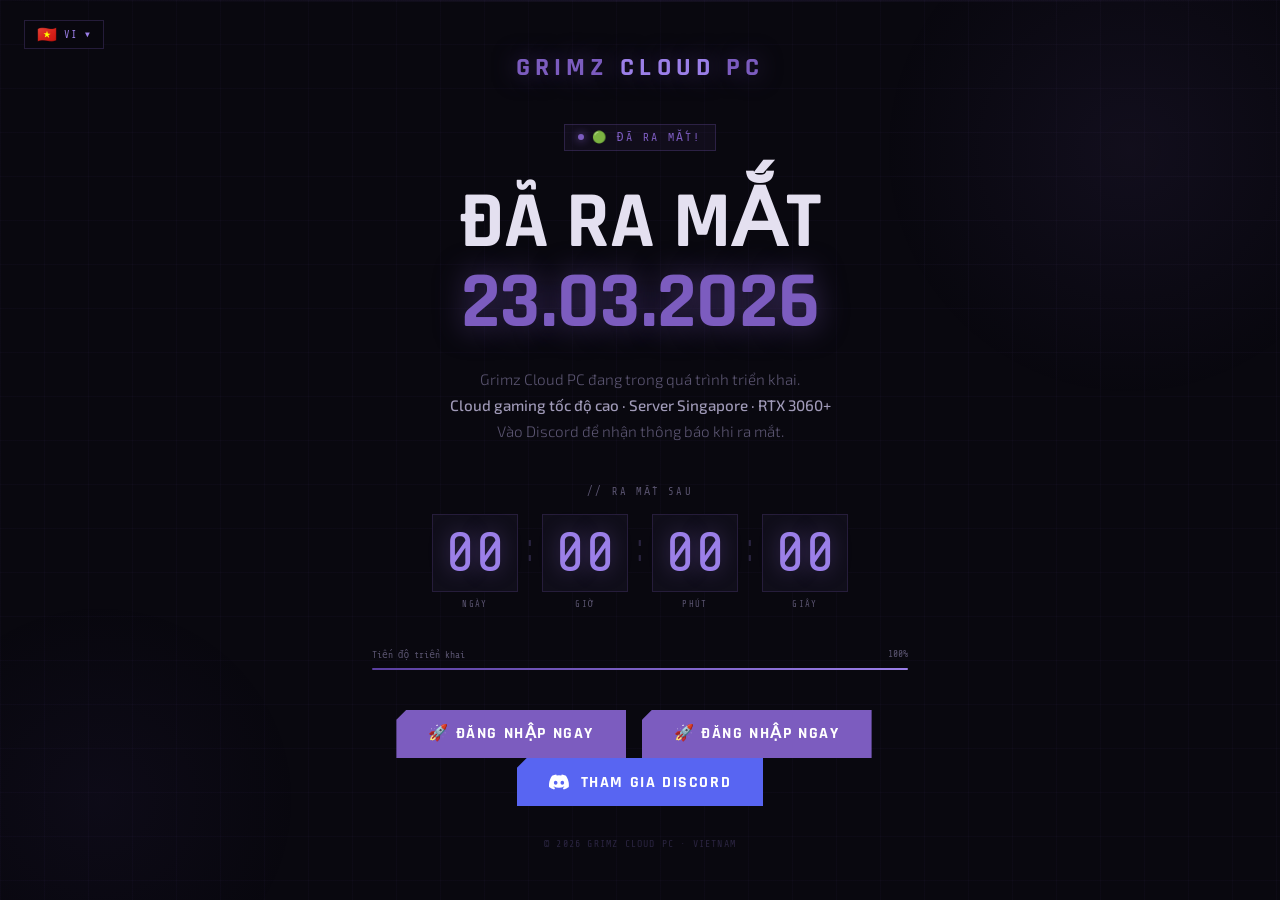
==== commit e03e305d: "Add files via upload" ====
--- a/index.html
+++ b/index.html
@@ -3,36 +3,48 @@
 <head>
 <meta charset="UTF-8">
 <meta name="viewport" content="width=device-width, initial-scale=1.0">
+<meta name="description" content="Grimz Cloud PC — Dịch vụ cloud gaming tốc độ cao, server Singapore, RTX 3060+. Ra mắt 23/03/2026.">
+<meta property="og:title" content="Grimz Cloud PC — Sắp ra mắt">
+<meta property="og:description" content="Cloud gaming tốc độ cao · Server Singapore · RTX 3060+. Ra mắt 23/03/2026.">
 <title>Grimz Cloud PC — Sắp ra mắt</title>
 <link rel="icon" type="image/x-icon" href="/favicon.ico">
 <link rel="preconnect" href="https://fonts.googleapis.com">
 <link href="https://fonts.googleapis.com/css2?family=Rajdhani:wght@400;600;700&family=Share+Tech+Mono&family=Exo+2:wght@300;400;500&display=swap" rel="stylesheet">
+<link rel="stylesheet" href="grimz-base.css">
 <style>
-  * { margin:0; padding:0; box-sizing:border-box; }
   body {
-    background:#09080f; color:#e4e0f0;
+    background:var(--bg); color:var(--text);
     font-family:'Exo 2',sans-serif;
     min-height:100vh; display:flex; align-items:center; justify-content:center;
-    overflow:hidden;
-  }
-  body::before {
-    content:''; position:fixed; inset:0;
-    background-image:linear-gradient(rgba(124,92,191,0.04) 1px,transparent 1px),linear-gradient(90deg,rgba(124,92,191,0.04) 1px,transparent 1px);
-    background-size:50px 50px; pointer-events:none;
-  }
-
-  /* Glow balls */
+    overflow-x:hidden;
+  }
+
+  /* Glow balls — index uses named classes glow1/glow2 */
   .glow1 { position:fixed; width:500px; height:500px; border-radius:50%; background:radial-gradient(circle,rgba(124,92,191,0.08) 0%,transparent 70%); top:-100px; right:-100px; animation:pulse 5s ease-in-out infinite; pointer-events:none; }
   .glow2 { position:fixed; width:400px; height:400px; border-radius:50%; background:radial-gradient(circle,rgba(90,63,160,0.06) 0%,transparent 70%); bottom:-100px; left:-100px; animation:pulse 7s ease-in-out infinite reverse; pointer-events:none; }
-  @keyframes pulse { 0%,100%{transform:scale(1);opacity:1} 50%{transform:scale(1.15);opacity:0.7} }
-
-  /* Scanline */
+
+  /* Lang switcher */
+  .lang-switcher { position:fixed; top:1.25rem; left:1.5rem; z-index:200; }
+  @media(max-width:480px) { .lang-switcher { top:0.6rem; left:0.75rem; } .logo { padding-top:0.5rem; } }
+  .lang-trigger { display:flex; align-items:center; gap:0.4rem; padding:0.35rem 0.75rem; background:rgba(9,8,15,0.85); border:1px solid rgba(124,92,191,0.25); color:#9b7fe8; font-family:'Share Tech Mono',monospace; font-size:0.65rem; letter-spacing:0.1em; text-transform:uppercase; cursor:pointer; transition:all 0.2s; backdrop-filter:blur(10px); user-select:none; }
+  .lang-trigger:hover { border-color:#7c5cbf; background:rgba(124,92,191,0.1); }
+  .lang-trigger .arrow { font-size:0.5rem; transition:transform 0.2s; }
+  .lang-trigger.open .arrow { transform:rotate(180deg); }
+  .lang-dropdown { position:absolute; top:calc(100% + 6px); left:0; background:rgba(9,8,15,0.97); border:1px solid rgba(124,92,191,0.25); backdrop-filter:blur(12px); min-width:150px; display:none; flex-direction:column; overflow:hidden; }
+  .lang-dropdown.open { display:flex; }
+  .lang-option { display:flex; align-items:center; gap:0.6rem; padding:0.6rem 0.85rem; font-family:'Share Tech Mono',monospace; font-size:0.65rem; letter-spacing:0.1em; color:#5a5470; cursor:pointer; transition:all 0.2s; border:none; background:none; text-transform:uppercase; width:100%; text-align:left; }
+  .lang-option:hover { background:rgba(124,92,191,0.08); color:#9b7fe8; }
+  .lang-option.selected { color:#9b7fe8; background:rgba(124,92,191,0.1); }
+  .lang-option.selected::after { content:'✓'; margin-left:auto; color:#7c5cbf; }
+  .lang-flag { font-size:1rem; line-height:1; }
+  .lang-divider { height:1px; background:rgba(124,92,191,0.1); margin:0; }
+
   @keyframes scan { 0%{transform:translateY(-100%)} 100%{transform:translateY(100vh)} }
   .scanline { position:fixed; top:0; left:0; right:0; height:2px; background:linear-gradient(90deg,transparent,rgba(124,92,191,0.1),transparent); animation:scan 5s linear infinite; pointer-events:none; z-index:99; }
 
   .wrap { position:relative; z-index:1; text-align:center; padding:2rem; max-width:600px; width:100%; }
 
-  .logo { font-family:'Rajdhani',sans-serif; font-size:clamp(1.3rem,4vw,1.8rem); font-weight:700; letter-spacing:0.15em; text-transform:uppercase; color:#7c5cbf; text-shadow:0 0 24px rgba(124,92,191,0.5); margin-bottom:2.5rem; white-space:nowrap; }
+  .logo { font-family:'Rajdhani',sans-serif; font-size:1.6rem; font-weight:700; letter-spacing:0.2em; text-transform:uppercase; color:#7c5cbf; text-shadow:0 0 24px rgba(124,92,191,0.5); margin-bottom:2.5rem; }
   .logo span { color:#9b7fe8; }
 
   .status-tag {
@@ -84,84 +96,59 @@
   .discord-btn:hover { background:#4752c4; transform:translateY(-2px); box-shadow:0 10px 30px rgba(88,101,242,0.4); }
 
   .footer-note { margin-top:2rem; font-family:'Share Tech Mono',monospace; font-size:0.62rem; color:#2a2440; letter-spacing:0.12em; }
-
-  /* ===== LOCKDOWN OVERLAY ===== */
-  #lockdown-overlay { position:fixed; inset:0; background:#09080f; z-index:9999; display:none; align-items:center; justify-content:center; flex-direction:column; }
-  #lockdown-overlay.show { display:flex; }
-  #lockdown-overlay::before { content:''; position:fixed; inset:0; background-image:linear-gradient(rgba(248,113,113,0.03) 1px,transparent 1px),linear-gradient(90deg,rgba(248,113,113,0.03) 1px,transparent 1px); background-size:50px 50px; pointer-events:none; }
-  .ld-box { background:#100e1a; border:1px solid rgba(248,113,113,0.25); padding:2.5rem 2rem; max-width:400px; width:90%; text-align:center; position:relative; clip-path:polygon(0 0,calc(100% - 16px) 0,100% 16px,100% 100%,16px 100%,0 calc(100% - 16px)); }
-  .ld-box::before { content:''; position:absolute; top:0; left:0; right:0; height:2px; background:linear-gradient(90deg,#7f1d1d,#f87171,#7f1d1d); }
-  .ld-icon { font-size:2.5rem; margin-bottom:1rem; animation:ldPulse 2s infinite; }
-  @keyframes ldPulse { 0%,100%{opacity:1} 50%{opacity:0.6} }
-  .ld-title { font-family:'Rajdhani',sans-serif; font-size:1.5rem; font-weight:700; text-transform:uppercase; letter-spacing:0.15em; color:#f87171; margin-bottom:0.4rem; }
-  .ld-sub { font-family:'Share Tech Mono',monospace; font-size:0.65rem; color:#5a5470; letter-spacing:0.15em; margin-bottom:2rem; line-height:1.8; }
-  .ld-input-wrap { margin-bottom:0.75rem; }
-  .ld-input { width:100%; background:#09080f; border:1px solid rgba(248,113,113,0.2); color:#e4e0f0; padding:0.65rem 0.85rem; font-family:'Share Tech Mono',monospace; font-size:0.82rem; outline:none; text-align:center; letter-spacing:0.1em; transition:border-color 0.2s; }
-  .ld-input:focus { border-color:#f87171; }
-  .ld-input::placeholder { color:#3a3458; }
-  .ld-btn { width:100%; padding:0.7rem; background:rgba(248,113,113,0.15); border:1px solid rgba(248,113,113,0.3); color:#f87171; font-family:'Rajdhani',sans-serif; font-size:0.9rem; font-weight:700; letter-spacing:0.12em; text-transform:uppercase; cursor:pointer; transition:all 0.2s; clip-path:polygon(0 0,calc(100% - 8px) 0,100% 8px,100% 100%,8px 100%,0 calc(100% - 8px)); }
-  .ld-btn:hover { background:rgba(248,113,113,0.25); }
-  .ld-err { font-family:'Share Tech Mono',monospace; font-size:0.65rem; color:#f87171; margin-top:0.5rem; min-height:1em; letter-spacing:0.08em; }
-  .ld-discord { display:inline-flex; align-items:center; gap:0.5rem; margin-top:1.5rem; font-family:'Share Tech Mono',monospace; font-size:0.62rem; color:#5a5470; text-decoration:none; letter-spacing:0.1em; transition:color 0.2s; }
-  .ld-discord:hover { color:#9b7fe8; }
 </style>
 </head>
 <body>
-
-<!-- LOCKDOWN OVERLAY -->
-<div id="lockdown-overlay">
-  <div class="ld-box">
-    <div class="ld-icon">🔒</div>
-    <div class="ld-title">Tạm ngưng dịch vụ</div>
-    <div class="ld-sub">// Hệ thống đang trong quá trình bảo trì<br>Vui lòng quay lại sau · We'll be back soon</div>
-    <div class="ld-input-wrap">
-      <input class="ld-input" id="ld-pass" type="password" placeholder="Nhập mật khẩu để truy cập..." onkeydown="if(event.key==='Enter')ldUnlock()">
-    </div>
-    <button class="ld-btn" onclick="ldUnlock()">Truy cập</button>
-    <div class="ld-err" id="ld-err"></div>
-    <a href="https://discord.gg/Ct4Gw7GwJJ" target="_blank" class="ld-discord">
-      <svg width="14" height="11" viewBox="0 0 71 55" fill="currentColor"><path d="M60.1 4.9A58.5 58.5 0 0 0 45.4.9a40 40 0 0 0-1.8 3.6 54 54 0 0 0-16.2 0A38.4 38.4 0 0 0 25.6.9 58.4 58.4 0 0 0 10.9 5C1.6 18.7-1 32 .3 45a58.7 58.7 0 0 0 17.9 9 44 44 0 0 0 3.8-6.2 38.3 38.3 0 0 1-6-2.9l1.4-1.1a41.9 41.9 0 0 0 35.7 0l1.5 1.1a38.2 38.2 0 0 1-6 2.9 43.6 43.6 0 0 0 3.8 6.2 58.5 58.5 0 0 0 17.9-9C71.8 30 68.2 16.8 60.1 4.9ZM23.7 37.3c-3.5 0-6.4-3.2-6.4-7.1s2.8-7.2 6.4-7.2 6.5 3.2 6.4 7.2c0 3.9-2.8 7.1-6.4 7.1Zm23.6 0c-3.5 0-6.4-3.2-6.4-7.1s2.8-7.2 6.4-7.2 6.5 3.2 6.4 7.2c0 3.9-2.8 7.1-6.4 7.1Z"/></svg>
-      Liên hệ hỗ trợ · Discord
-    </a>
+<div class="scanline"></div>
+<div class="lang-switcher" id="langSwitcher">
+  <div class="lang-trigger" id="langTrigger" onclick="toggleLangDropdown()">
+    <span class="lang-flag" id="currentFlag">🇻🇳</span>
+    <span id="currentLangLabel">VI</span>
+    <span class="arrow">▼</span>
+  </div>
+  <div class="lang-dropdown" id="langDropdown">
+    <button class="lang-option selected" id="btn-vi" onclick="manualSetLang('vi')"><span class="lang-flag">🇻🇳</span>Tiếng Việt</button>
+    <div class="lang-divider"></div>
+    <button class="lang-option" id="btn-en" onclick="manualSetLang('en')"><span class="lang-flag">🇬🇧</span>English</button>
+    <div class="lang-divider"></div>
+    <button class="lang-option" id="btn-id" onclick="manualSetLang('id')"><span class="lang-flag">🇮🇩</span>Indonesia</button>
   </div>
 </div>
-
-<div class="scanline"></div>
 <div class="glow1"></div>
 <div class="glow2"></div>
 
 <div class="wrap">
   <div class="logo">GRIMZ <span>CLOUD</span> PC</div>
 
-  <div class="status-tag">Đang triển khai</div>
+  <div class="status-tag" data-i18n="status">Đang triển khai</div>
 
   <h1>
-    <span class="line1">Sắp ra mắt</span>
+    <span class="line1" data-i18n="headline">Sắp ra mắt</span>
     <span class="line2">23.03.2026</span>
   </h1>
 
-  <p class="desc">
+  <p class="desc" id="desc-text">
     Grimz Cloud PC đang trong quá trình triển khai.<br>
     <strong>Cloud gaming tốc độ cao · Server Singapore · RTX 3060+</strong><br>
     Vào Discord để nhận thông báo khi ra mắt.
   </p>
 
   <div class="countdown-wrap">
-    <div class="countdown-label">// Ra mắt sau</div>
+    <div class="countdown-label" data-i18n="launching">// Ra mắt sau</div>
     <div class="countdown">
-      <div class="cd-unit"><span class="cd-num" id="cd-d">00</span><span class="cd-label">Ngày</span></div>
+      <div class="cd-unit"><span class="cd-num" id="cd-d">00</span><span class="cd-label" data-i18n="days">Ngày</span></div>
       <span class="cd-sep">:</span>
-      <div class="cd-unit"><span class="cd-num" id="cd-h">00</span><span class="cd-label">Giờ</span></div>
+      <div class="cd-unit"><span class="cd-num" id="cd-h">00</span><span class="cd-label" data-i18n="hours">Giờ</span></div>
       <span class="cd-sep">:</span>
-      <div class="cd-unit"><span class="cd-num" id="cd-m">00</span><span class="cd-label">Phút</span></div>
+      <div class="cd-unit"><span class="cd-num" id="cd-m">00</span><span class="cd-label" data-i18n="mins">Phút</span></div>
       <span class="cd-sep">:</span>
-      <div class="cd-unit"><span class="cd-num" id="cd-s">00</span><span class="cd-label">Giây</span></div>
+      <div class="cd-unit"><span class="cd-num" id="cd-s">00</span><span class="cd-label" data-i18n="secs">Giây</span></div>
     </div>
   </div>
 
   <div class="progress-wrap">
     <div class="progress-labels">
-      <span>Tiến độ triển khai</span>
+      <span data-i18n="progress">Tiến độ triển khai</span>
       <span id="progress-pct">0%</span>
     </div>
     <div class="progress-bar"><div class="progress-fill" id="progress-fill" style="width:0%"></div></div>
@@ -169,7 +156,7 @@
 
   <a href="https://discord.gg/Ct4Gw7GwJJ" target="_blank" rel="noopener" class="discord-btn">
     <svg width="20" height="16" viewBox="0 0 71 55" fill="currentColor"><path d="M60.1 4.9A58.5 58.5 0 0 0 45.4.9a40 40 0 0 0-1.8 3.6 54 54 0 0 0-16.2 0A38.4 38.4 0 0 0 25.6.9 58.4 58.4 0 0 0 10.9 5C1.6 18.7-1 32 .3 45a58.7 58.7 0 0 0 17.9 9 44 44 0 0 0 3.8-6.2 38.3 38.3 0 0 1-6-2.9l1.4-1.1a41.9 41.9 0 0 0 35.7 0l1.5 1.1a38.2 38.2 0 0 1-6 2.9 43.6 43.6 0 0 0 3.8 6.2 58.5 58.5 0 0 0 17.9-9C71.8 30 68.2 16.8 60.1 4.9ZM23.7 37.3c-3.5 0-6.4-3.2-6.4-7.1s2.8-7.2 6.4-7.2 6.5 3.2 6.4 7.2c0 3.9-2.8 7.1-6.4 7.1Zm23.6 0c-3.5 0-6.4-3.2-6.4-7.1s2.8-7.2 6.4-7.2 6.5 3.2 6.4 7.2c0 3.9-2.8 7.1-6.4 7.1Z"/></svg>
-    Tham gia Discord
+    <span data-i18n="discord">Tham gia Discord</span>
   </a>
 
   <div class="footer-note">© <span id="yr"></span> GRIMZ CLOUD PC · VIETNAM</div>
@@ -177,6 +164,110 @@
 
 <script>
   document.getElementById('yr').textContent = new Date().getFullYear();
+
+  // ===== LANG DROPDOWN =====
+  function manualSetLang(lang) {
+    localStorage.setItem('grimz_lang_set', '1');
+    setLang(lang);
+  }
+
+  function toggleLangDropdown() {
+    const trigger = document.getElementById('langTrigger');
+    const dropdown = document.getElementById('langDropdown');
+    trigger.classList.toggle('open');
+    dropdown.classList.toggle('open');
+  }
+  // Close on outside click
+  document.addEventListener('click', e => {
+    if (!document.getElementById('langSwitcher').contains(e.target)) {
+      document.getElementById('langTrigger').classList.remove('open');
+      document.getElementById('langDropdown').classList.remove('open');
+    }
+  });
+
+  // ===== I18N =====
+  const i18n = {
+    vi: {
+      status: 'Đang triển khai',
+      headline: 'Sắp ra mắt',
+      desc: 'Grimz Cloud PC đang trong quá trình triển khai.<br><strong>Cloud gaming tốc độ cao · Server Singapore · RTX 3060+</strong><br>Vào Discord để nhận thông báo khi ra mắt.',
+      launching: '// Ra mắt sau',
+      days: 'Ngày', hours: 'Giờ', mins: 'Phút', secs: 'Giây',
+      progress: 'Tiến độ triển khai',
+      discord: 'Tham gia Discord',
+    },
+    en: {
+      status: 'Coming Soon',
+      headline: 'Launching Soon',
+      desc: 'Grimz Cloud PC is currently being deployed.<br><strong>High-speed cloud gaming · Singapore Server · RTX 3060+</strong><br>Join Discord to get notified at launch.',
+      launching: '// Launching in',
+      days: 'Days', hours: 'Hours', mins: 'Mins', secs: 'Secs',
+      progress: 'Deployment Progress',
+      discord: 'Join Discord',
+    },
+    id: {
+      status: 'Segera Hadir',
+      headline: 'Segera Diluncurkan',
+      desc: 'Grimz Cloud PC sedang dalam proses persiapan.<br><strong>Cloud gaming kecepatan tinggi · Server Singapura · RTX 3060+</strong><br>Bergabung Discord untuk notifikasi peluncuran.',
+      launching: '// Diluncurkan dalam',
+      days: 'Hari', hours: 'Jam', mins: 'Menit', secs: 'Detik',
+      progress: 'Progres Persiapan',
+      discord: 'Bergabung Discord',
+    }
+  };
+
+  let currentLang = localStorage.getItem('grimz_lang') || 'vi';
+
+  function setLang(lang) {
+    currentLang = lang;
+    localStorage.setItem('grimz_lang', lang);
+    const t = i18n[lang];
+
+    // Update all data-i18n elements
+    document.querySelectorAll('[data-i18n]').forEach(el => {
+      const key = el.getAttribute('data-i18n');
+      if (t[key]) el.textContent = t[key];
+    });
+
+    // Update desc (has HTML)
+    document.getElementById('desc-text').innerHTML = t.desc;
+
+    // Update trigger
+    document.getElementById('currentFlag').textContent = {'vi':'🇻🇳','en':'🇬🇧','id':'🇮🇩'}[lang];
+    document.getElementById('currentLangLabel').textContent = lang.toUpperCase();
+    // Update selected state
+    document.querySelectorAll('.lang-option').forEach(b => b.classList.remove('selected'));
+    document.getElementById('btn-' + lang).classList.add('selected');
+    // Close dropdown
+    document.getElementById('langTrigger').classList.remove('open');
+    document.getElementById('langDropdown').classList.remove('open');
+
+    // Update html lang
+    document.documentElement.lang = lang;
+  }
+
+  // Auto detect language by country (only on first visit)
+  async function autoDetectLang() {
+    // Nếu user đã chọn ngôn ngữ trước đó thì giữ nguyên
+    if (localStorage.getItem('grimz_lang_set')) {
+      setLang(currentLang);
+      return;
+    }
+    try {
+      const res = await fetch('https://ipapi.co/json/', { signal: AbortSignal.timeout(3000) });
+      const data = await res.json();
+      const country = data.country_code;
+      let lang = 'en'; // default
+      if (country === 'VN') lang = 'vi';
+      else if (country === 'ID') lang = 'id';
+      setLang(lang);
+    } catch {
+      // Nếu lỗi thì dùng ngôn ngữ đã lưu hoặc VI
+      setLang(currentLang);
+    }
+  }
+  autoDetectLang();
+
 
   const LAUNCH = new Date('2026-03-23T00:00:00+07:00');
   const START  = new Date('2026-03-15T00:00:00+07:00'); // Ngày bắt đầu đếm progress
@@ -194,6 +285,12 @@
       document.getElementById('cd-s').textContent = '00';
       document.getElementById('progress-fill').style.width = '100%';
       document.getElementById('progress-pct').textContent = '100%';
+      // Cập nhật UI khi đã ra mắt
+      document.querySelector('[data-i18n="status"]').textContent = '🟢 Đã ra mắt!';
+      document.querySelector('[data-i18n="headline"]').textContent = 'Đã ra mắt';
+      document.querySelector('.discord-btn').insertAdjacentHTML('beforebegin',
+        '<a href="grimz-login.html" class="discord-btn" style="background:var(--accent,#7c5cbf);margin-right:0.75rem">🚀 Đăng nhập ngay</a> '
+      );
       return;
     }
 
@@ -217,60 +314,6 @@
 
   tick();
   setInterval(tick, 1000);
-
-  // ===== LOCKDOWN =====
-  async function hashStr(s) {
-    const buf = await crypto.subtle.digest('SHA-256', new TextEncoder().encode(s));
-    return Array.from(new Uint8Array(buf)).map(b=>b.toString(16).padStart(2,'0')).join('');
-  }
-
-  async function checkLockdown() {
-    // Check if unlocked in session
-    if(sessionStorage.getItem('grimz_unlocked') === '1') return;
-    try {
-      const res = await fetch('https://vlwevojqfomophsdwsqd.supabase.co/rest/v1/admin_config?key=eq.lockdown&select=value', {
-        headers: {
-          'apikey': 'eyJhbGciOiJIUzI1NiIsInR5cCI6IkpXVCJ9.eyJpc3MiOiJzdXBhYmFzZSIsInJlZiI6InZsd2V2b2pxZm9tb3Boc2R3c3FkIiwicm9sZSI6ImFub24iLCJpYXQiOjE3NzM1NzE2NDgsImV4cCI6MjA4OTE0NzY0OH0.6NECwQqKKeZH2fIgqp8SkmA6kPAqtsc5dlhEdGVFgBE',
-          'Authorization': 'Bearer eyJhbGciOiJIUzI1NiIsInR5cCI6IkpXVCJ9.eyJpc3MiOiJzdXBhYmFzZSIsInJlZiI6InZsd2V2b2pxZm9tb3Boc2R3c3FkIiwicm9sZSI6ImFub24iLCJpYXQiOjE3NzM1NzE2NDgsImV4cCI6MjA4OTE0NzY0OH0.6NECwQqKKeZH2fIgqp8SkmA6kPAqtsc5dlhEdGVFgBE'
-        }
-      });
-      const data = await res.json();
-      if(data[0]?.value === 'true') {
-        document.getElementById('lockdown-overlay').classList.add('show');
-      }
-    } catch(e) { /* If fetch fails, don't block */ }
-  }
-
-  async function ldUnlock() {
-    const pass = document.getElementById('ld-pass').value;
-    const errEl = document.getElementById('ld-err');
-    if(!pass) { errEl.textContent = 'Vui lòng nhập mật khẩu.'; return; }
-    // Fetch current admin hash from Supabase and compare
-    try {
-      const res = await fetch('https://vlwevojqfomophsdwsqd.supabase.co/rest/v1/admin_config?key=eq.admin_hash&select=value', {
-        headers: {
-          'apikey': 'eyJhbGciOiJIUzI1NiIsInR5cCI6IkpXVCJ9.eyJpc3MiOiJzdXBhYmFzZSIsInJlZiI6InZsd2V2b2pxZm9tb3Boc2R3c3FkIiwicm9sZSI6ImFub24iLCJpYXQiOjE3NzM1NzE2NDgsImV4cCI6MjA4OTE0NzY0OH0.6NECwQqKKeZH2fIgqp8SkmA6kPAqtsc5dlhEdGVFgBE',
-          'Authorization': 'Bearer eyJhbGciOiJIUzI1NiIsInR5cCI6IkpXVCJ9.eyJpc3MiOiJzdXBhYmFzZSIsInJlZiI6InZsd2V2b2pxZm9tb3Boc2R3c3FkIiwicm9sZSI6ImFub24iLCJpYXQiOjE3NzM1NzE2NDgsImV4cCI6MjA4OTE0NzY0OH0.6NECwQqKKeZH2fIgqp8SkmA6kPAqtsc5dlhEdGVFgBE'
-        }
-      });
-      const data = await res.json();
-      const stored = data[0]?.value;
-      const inputHash = await hashStr(pass);
-      if(inputHash === stored) {
-        sessionStorage.setItem('grimz_unlocked', '1');
-        document.getElementById('lockdown-overlay').classList.remove('show');
-        errEl.textContent = '';
-      } else {
-        errEl.textContent = '✗ Sai mật khẩu.';
-        document.getElementById('ld-pass').value = '';
-      }
-    } catch(e) {
-      errEl.textContent = '✗ Không thể xác thực. Thử lại.';
-    }
-  }
-
-  checkLockdown();
-
 </script>
 </body>
 </html>
--- a/grimz-base.css
+++ b/grimz-base.css
@@ -0,0 +1,98 @@
+/* ============================================
+   GRIMZ CLOUD PC — Base Stylesheet
+   Shared across all pages
+   ============================================ */
+
+/* ===== VARIABLES ===== */
+:root {
+  --bg:#09080f; --bg2:#100e1a; --bg3:#161323; --bg4:#1c1830;
+  --accent:#7c5cbf; --accent2:#9b7fe8; --accent3:#5a3fa0;
+  --green:#4ade80; --red:#f87171; --yellow:#fbbf24;
+  --text:#e4e0f0; --muted:#8a84a0; --border:rgba(124,92,191,0.15);
+  --glow:0 0 30px rgba(124,92,191,0.2);
+  --glow:0 0 30px rgba(124,92,191,0.2);
+}
+
+/* ===== RESET ===== */
+*, *::before, *::after { margin:0; padding:0; box-sizing:border-box; }
+html { scroll-behavior:smooth; }
+
+/* ===== GRID BACKGROUND ===== */
+body::before {
+  content:''; position:fixed; inset:0;
+  background-image:
+    linear-gradient(rgba(124,92,191,0.04) 1px, transparent 1px),
+    linear-gradient(90deg, rgba(124,92,191,0.04) 1px, transparent 1px);
+  background-size:44px 44px;
+  pointer-events:none; z-index:0;
+}
+
+/* ===== SCANLINE ===== */
+.scanline {
+  position:fixed; top:0; left:0; right:0; height:1px;
+  background:linear-gradient(90deg,transparent,rgba(124,92,191,0.15),transparent);
+  animation:scan 6s linear infinite;
+  pointer-events:none; z-index:1;
+}
+@keyframes scan { 0%{transform:translateY(-1px)} 100%{transform:translateY(100vh)} }
+
+/* ===== GLOW ORBS ===== */
+.glow-orb { position:fixed; border-radius:50%; pointer-events:none; z-index:0; filter:blur(80px); }
+.glow-orb-1 { width:500px; height:500px; background:rgba(124,92,191,0.07); top:-150px; right:-150px; animation:orbFloat 8s ease-in-out infinite; }
+.glow-orb-2 { width:400px; height:400px; background:rgba(90,63,160,0.05); bottom:-100px; left:-100px; animation:orbFloat 10s ease-in-out infinite reverse; }
+@keyframes orbFloat { 0%,100%{transform:translate(0,0)} 50%{transform:translate(20px,-20px)} }
+
+/* ===== COMMON ANIMATIONS ===== */
+@keyframes pulse    { 0%,100%{transform:scale(1);opacity:1} 50%{transform:scale(1.1);opacity:0.7} }
+@keyframes blink    { 0%,100%{opacity:1} 50%{opacity:0.3} }
+@keyframes float    { 0%,100%{transform:translateY(0)} 50%{transform:translateY(-8px)} }
+@keyframes rotateBg { from{transform:rotate(0deg)} to{transform:rotate(360deg)} }
+@keyframes pulseGlow{ 0%{box-shadow:0 0 0 0 rgba(74,222,128,0.7)} 70%{box-shadow:0 0 10px 5px rgba(74,222,128,0)} 100%{box-shadow:0 0 0 0 rgba(74,222,128,0)} }
+@keyframes fadeIn   { from{opacity:0;transform:translateY(8px)} to{opacity:1;transform:translateY(0)} }
+
+/* ===== TOAST ===== */
+.toast {
+  position:fixed; bottom:2rem; right:2rem;
+  background:var(--bg3); border:1px solid var(--accent);
+  color:var(--accent2); font-family:'JetBrains Mono',monospace;
+  font-size:0.75rem; letter-spacing:0.1em;
+  padding:0.6rem 1.25rem; z-index:9999;
+  opacity:0; transform:translateY(10px);
+  transition:all 0.3s; pointer-events:none;
+}
+.toast.show        { opacity:1; transform:translateY(0); }
+.toast.toast-success { border-color:rgba(74,222,128,0.5); color:var(--green); }
+.toast.toast-warn  { border-color:rgba(251,191,36,0.5); color:var(--yellow); }
+.toast.toast-error { border-color:rgba(248,113,113,0.5); color:var(--red); }
+
+/* ===== SCROLLBAR ===== */
+::-webkit-scrollbar       { width:5px; height:5px; }
+::-webkit-scrollbar-track { background:var(--bg); }
+::-webkit-scrollbar-thumb { background:var(--bg4); border-radius:2px; }
+::-webkit-scrollbar-thumb:hover { background:var(--accent3); }
+
+/* ===== STATUS DOT ===== */
+.status-dot-wrap {
+  display:flex; align-items:center; gap:0.5rem;
+  font-family:'JetBrains Mono',monospace; font-size:0.65rem;
+  color:var(--green); letter-spacing:0.1em;
+}
+.status-dot-wrap::before {
+  content:''; width:7px; height:7px; border-radius:50%;
+  background:var(--green); animation:pulseGlow 1.5s infinite; flex-shrink:0;
+}
+
+/* ===== DIVIDER ===== */
+.divider { height:1px; background:var(--border); margin:1rem 0; }
+
+/* ===== BADGE ===== */
+.badge { display:inline-flex; align-items:center; gap:0.4rem; padding:0.3rem 0.75rem; font-family:'JetBrains Mono',monospace; font-size:0.65rem; letter-spacing:0.15em; text-transform:uppercase; }
+.badge-online  { background:rgba(74,222,128,0.1); border:1px solid rgba(74,222,128,0.25); color:var(--green); }
+.badge-online::before { content:''; width:5px; height:5px; border-radius:50%; background:var(--green); box-shadow:0 0 6px var(--green); animation:blink 1.5s infinite; }
+.badge-offline { background:rgba(90,84,112,0.2); border:1px solid var(--border); color:var(--muted); }
+
+/* ===== CLIP-PATH CORNERS (shared utility) ===== */
+.clip-corner-sm  { clip-path:polygon(0 0,calc(100% - 8px) 0,100% 8px,100% 100%,0 100%); }
+.clip-corner-md  { clip-path:polygon(0 0,calc(100% - 12px) 0,100% 12px,100% 100%,0 100%); }
+.clip-corner-lg  { clip-path:polygon(0 0,calc(100% - 16px) 0,100% 16px,100% 100%,0 100%); }
+.clip-corner-both-sm { clip-path:polygon(0 0,calc(100% - 8px) 0,100% 8px,100% 100%,8px 100%,0 calc(100% - 8px)); }
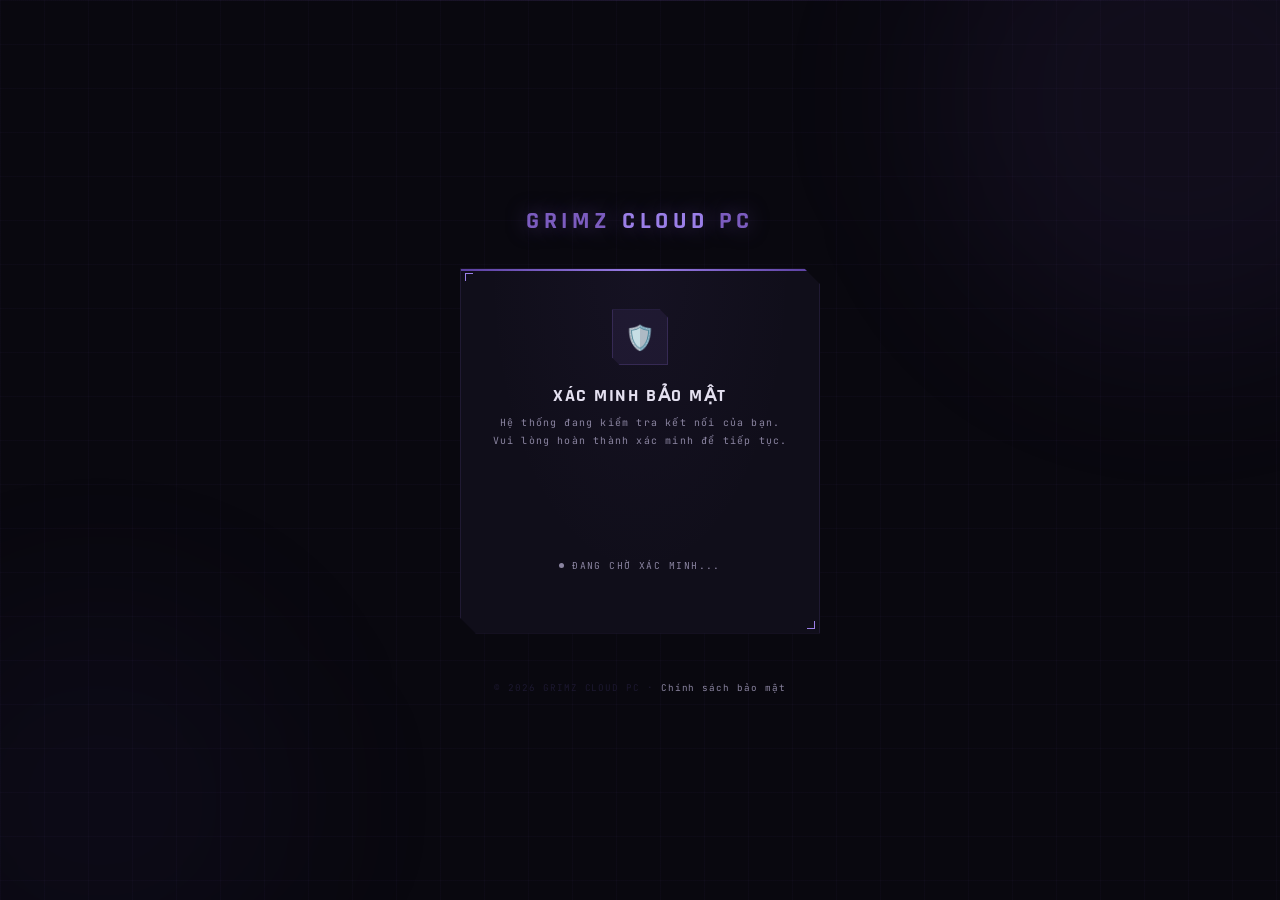
==== commit 64832b00: "Add files via upload" ====
--- a/index.html
+++ b/index.html
@@ -164,6 +164,11 @@
 
 <script>
   document.getElementById('yr').textContent = new Date().getFullYear();
+
+  // Gate check — redirect về gate.html nếu chưa verify
+  if (sessionStorage.getItem('grimz_verified') !== '1') {
+    window.location.replace('gate.html?next=index.html');
+  }
 
   // ===== LANG DROPDOWN =====
   function manualSetLang(lang) {
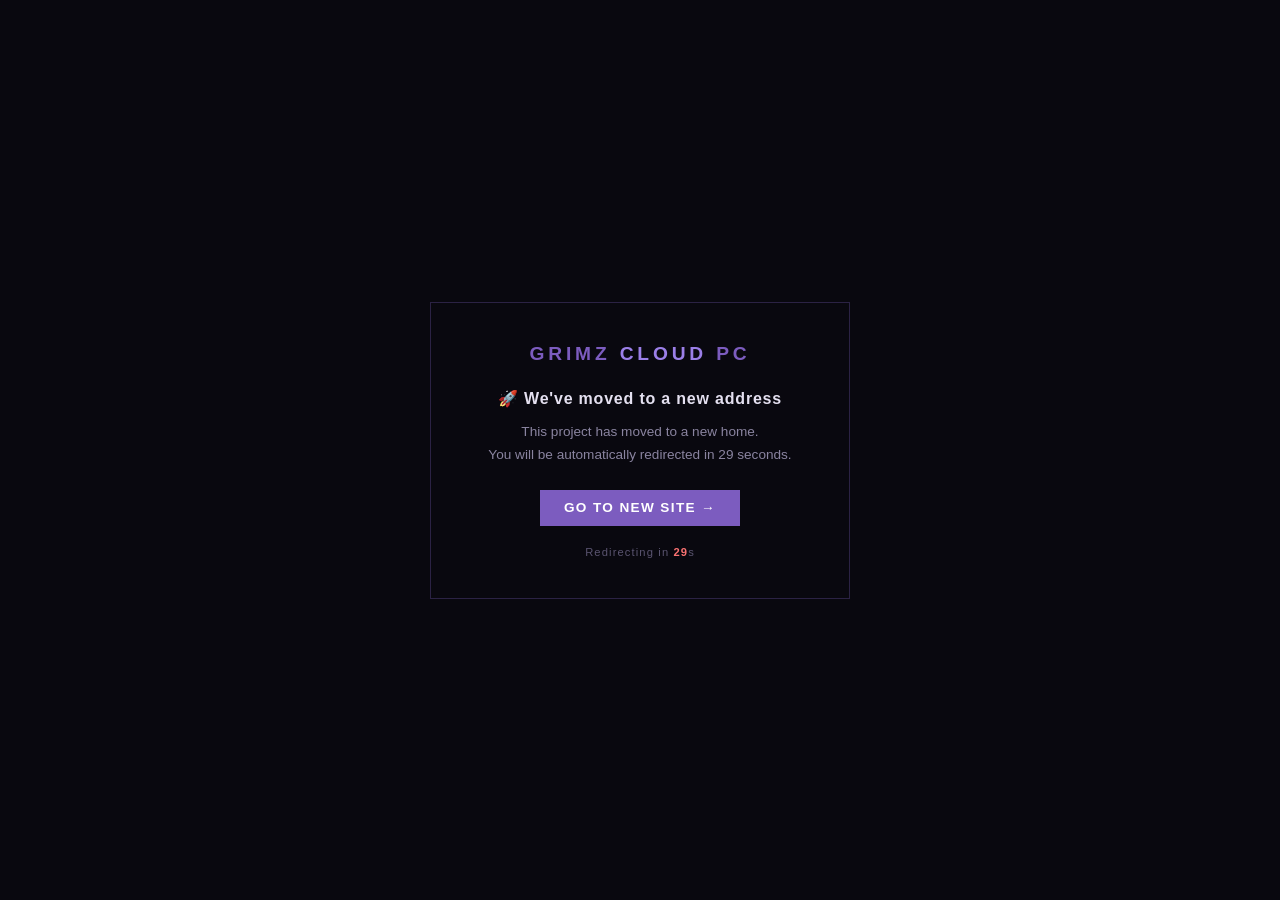
==== commit b249ba70: "Add files via upload" ====
--- a/index.html
+++ b/index.html
@@ -1,324 +1,98 @@
 <!DOCTYPE html>
 <html lang="vi">
 <head>
-<meta charset="UTF-8">
-<meta name="viewport" content="width=device-width, initial-scale=1.0">
-<meta name="description" content="Grimz Cloud PC — Dịch vụ cloud gaming tốc độ cao, server Singapore, RTX 3060+. Ra mắt 23/03/2026.">
-<meta property="og:title" content="Grimz Cloud PC — Sắp ra mắt">
-<meta property="og:description" content="Cloud gaming tốc độ cao · Server Singapore · RTX 3060+. Ra mắt 23/03/2026.">
-<title>Grimz Cloud PC — Sắp ra mắt</title>
-<link rel="icon" type="image/x-icon" href="/favicon.ico">
-<link rel="preconnect" href="https://fonts.googleapis.com">
-<link href="https://fonts.googleapis.com/css2?family=Rajdhani:wght@400;600;700&family=Share+Tech+Mono&family=Exo+2:wght@300;400;500&display=swap" rel="stylesheet">
-<link rel="stylesheet" href="grimz-base.css">
-<style>
-  body {
-    background:var(--bg); color:var(--text);
-    font-family:'Exo 2',sans-serif;
-    min-height:100vh; display:flex; align-items:center; justify-content:center;
-    overflow-x:hidden;
-  }
-
-  /* Glow balls — index uses named classes glow1/glow2 */
-  .glow1 { position:fixed; width:500px; height:500px; border-radius:50%; background:radial-gradient(circle,rgba(124,92,191,0.08) 0%,transparent 70%); top:-100px; right:-100px; animation:pulse 5s ease-in-out infinite; pointer-events:none; }
-  .glow2 { position:fixed; width:400px; height:400px; border-radius:50%; background:radial-gradient(circle,rgba(90,63,160,0.06) 0%,transparent 70%); bottom:-100px; left:-100px; animation:pulse 7s ease-in-out infinite reverse; pointer-events:none; }
-
-  /* Lang switcher */
-  .lang-switcher { position:fixed; top:1.25rem; left:1.5rem; z-index:200; }
-  @media(max-width:480px) { .lang-switcher { top:0.6rem; left:0.75rem; } .logo { padding-top:0.5rem; } }
-  .lang-trigger { display:flex; align-items:center; gap:0.4rem; padding:0.35rem 0.75rem; background:rgba(9,8,15,0.85); border:1px solid rgba(124,92,191,0.25); color:#9b7fe8; font-family:'Share Tech Mono',monospace; font-size:0.65rem; letter-spacing:0.1em; text-transform:uppercase; cursor:pointer; transition:all 0.2s; backdrop-filter:blur(10px); user-select:none; }
-  .lang-trigger:hover { border-color:#7c5cbf; background:rgba(124,92,191,0.1); }
-  .lang-trigger .arrow { font-size:0.5rem; transition:transform 0.2s; }
-  .lang-trigger.open .arrow { transform:rotate(180deg); }
-  .lang-dropdown { position:absolute; top:calc(100% + 6px); left:0; background:rgba(9,8,15,0.97); border:1px solid rgba(124,92,191,0.25); backdrop-filter:blur(12px); min-width:150px; display:none; flex-direction:column; overflow:hidden; }
-  .lang-dropdown.open { display:flex; }
-  .lang-option { display:flex; align-items:center; gap:0.6rem; padding:0.6rem 0.85rem; font-family:'Share Tech Mono',monospace; font-size:0.65rem; letter-spacing:0.1em; color:#5a5470; cursor:pointer; transition:all 0.2s; border:none; background:none; text-transform:uppercase; width:100%; text-align:left; }
-  .lang-option:hover { background:rgba(124,92,191,0.08); color:#9b7fe8; }
-  .lang-option.selected { color:#9b7fe8; background:rgba(124,92,191,0.1); }
-  .lang-option.selected::after { content:'✓'; margin-left:auto; color:#7c5cbf; }
-  .lang-flag { font-size:1rem; line-height:1; }
-  .lang-divider { height:1px; background:rgba(124,92,191,0.1); margin:0; }
-
-  @keyframes scan { 0%{transform:translateY(-100%)} 100%{transform:translateY(100vh)} }
-  .scanline { position:fixed; top:0; left:0; right:0; height:2px; background:linear-gradient(90deg,transparent,rgba(124,92,191,0.1),transparent); animation:scan 5s linear infinite; pointer-events:none; z-index:99; }
-
-  .wrap { position:relative; z-index:1; text-align:center; padding:2rem; max-width:600px; width:100%; }
-
-  .logo { font-family:'Rajdhani',sans-serif; font-size:1.6rem; font-weight:700; letter-spacing:0.2em; text-transform:uppercase; color:#7c5cbf; text-shadow:0 0 24px rgba(124,92,191,0.5); margin-bottom:2.5rem; }
-  .logo span { color:#9b7fe8; }
-
-  .status-tag {
-    display:inline-flex; align-items:center; gap:0.5rem;
-    font-family:'Share Tech Mono',monospace; font-size:0.72rem;
-    color:#7c5cbf; letter-spacing:0.2em; text-transform:uppercase;
-    border:1px solid rgba(124,92,191,0.25); padding:0.35rem 0.85rem;
-    background:rgba(124,92,191,0.07); margin-bottom:2rem;
-  }
-  .status-tag::before { content:''; width:6px; height:6px; border-radius:50%; background:#7c5cbf; box-shadow:0 0 8px #7c5cbf; animation:blink 1.2s infinite; }
-  @keyframes blink { 0%,100%{opacity:1} 50%{opacity:0.2} }
-
-  h1 { font-family:'Rajdhani',sans-serif; font-size:clamp(2.5rem,7vw,5rem); font-weight:700; text-transform:uppercase; line-height:1; margin-bottom:1rem; }
-  h1 .line1 { color:#e4e0f0; display:block; }
-  h1 .line2 { color:#7c5cbf; text-shadow:0 0 30px rgba(124,92,191,0.5); display:block; }
-
-  .desc { color:#5a5470; font-size:0.95rem; line-height:1.7; font-weight:300; margin:1.5rem 0 2.5rem; }
-  .desc strong { color:#a09ab8; font-weight:500; }
-
-  /* Countdown */
-  .countdown-wrap { margin-bottom:2.5rem; }
-  .countdown-label { font-family:'Share Tech Mono',monospace; font-size:0.65rem; color:#5a5470; letter-spacing:0.2em; text-transform:uppercase; margin-bottom:1rem; }
-  .countdown { display:flex; align-items:center; justify-content:center; gap:0.5rem; }
-  .cd-unit { text-align:center; }
-  .cd-num {
-    font-family:'Share Tech Mono',monospace; font-size:clamp(2rem,6vw,3.5rem);
-    color:#9b7fe8; background:#100e1a; border:1px solid rgba(124,92,191,0.2);
-    padding:0.4rem 0.75rem; display:block; min-width:70px;
-    text-shadow:0 0 20px rgba(124,92,191,0.4);
-    transition:all 0.3s;
-  }
-  .cd-label { font-family:'Share Tech Mono',monospace; font-size:0.55rem; color:#5a5470; letter-spacing:0.15em; text-transform:uppercase; margin-top:0.4rem; display:block; }
-  .cd-sep { font-family:'Rajdhani',sans-serif; font-size:2.5rem; color:#2a2440; margin-bottom:1.5rem; }
-
-  /* Progress bar */
-  .progress-wrap { margin-bottom:2.5rem; }
-  .progress-labels { display:flex; justify-content:space-between; font-family:'Share Tech Mono',monospace; font-size:0.6rem; color:#5a5470; margin-bottom:0.5rem; }
-  .progress-bar { height:2px; background:#1c1830; border-radius:1px; overflow:hidden; }
-  .progress-fill { height:100%; background:linear-gradient(90deg,#5a3fa0,#9b7fe8); transition:width 1s; }
-
-  /* Discord button */
-  .discord-btn {
-    display:inline-flex; align-items:center; gap:0.75rem;
-    background:#5865F2; color:white; padding:0.85rem 2rem;
-    font-family:'Rajdhani',sans-serif; font-size:1rem; font-weight:700;
-    letter-spacing:0.1em; text-transform:uppercase; text-decoration:none;
-    transition:all 0.2s; clip-path:polygon(10px 0,100% 0,100% 100%,0 100%,0 10px);
-  }
-  .discord-btn:hover { background:#4752c4; transform:translateY(-2px); box-shadow:0 10px 30px rgba(88,101,242,0.4); }
-
-  .footer-note { margin-top:2rem; font-family:'Share Tech Mono',monospace; font-size:0.62rem; color:#2a2440; letter-spacing:0.12em; }
-</style>
+  <meta charset="UTF-8">
+  <meta name="viewport" content="width=device-width, initial-scale=1.0">
+  <title>GRIMZ CLOUD PC — Đã chuyển địa chỉ</title>
+  <meta http-equiv="refresh" content="30;url=https://grimzcloud.pages.dev">
+  <style>
+    * { margin: 0; padding: 0; box-sizing: border-box; }
+    body {
+      background: #09080f;
+      color: #e4e0f0;
+      font-family: 'Segoe UI', sans-serif;
+      display: flex;
+      align-items: center;
+      justify-content: center;
+      min-height: 100vh;
+      text-align: center;
+      padding: 2rem;
+    }
+    .box {
+      border: 1px solid rgba(124,92,191,0.3);
+      padding: 2.5rem 2rem;
+      max-width: 420px;
+      width: 100%;
+    }
+    .logo {
+      font-size: 1.2rem;
+      font-weight: 700;
+      letter-spacing: 0.2em;
+      text-transform: uppercase;
+      color: #7c5cbf;
+      margin-bottom: 1.5rem;
+    }
+    .logo span { color: #9b7fe8; }
+    h1 {
+      font-size: 1rem;
+      font-weight: 600;
+      letter-spacing: 0.05em;
+      margin-bottom: 0.75rem;
+      color: #e4e0f0;
+    }
+    p {
+      font-size: 0.85rem;
+      color: #8a84a0;
+      line-height: 1.7;
+      margin-bottom: 1.5rem;
+    }
+    a {
+      display: inline-block;
+      background: #7c5cbf;
+      color: #fff;
+      text-decoration: none;
+      padding: 0.65rem 1.5rem;
+      font-size: 0.85rem;
+      font-weight: 600;
+      letter-spacing: 0.1em;
+      text-transform: uppercase;
+      transition: background 0.2s;
+    }
+    a:hover { background: #9b7fe8; }
+    .countdown {
+      margin-top: 1.25rem;
+      font-size: 0.7rem;
+      color: #5a5470;
+      letter-spacing: 0.1em;
+    }
+    .countdown span { color: #f87171; font-weight: 700; }
+  </style>
 </head>
 <body>
-<div class="scanline"></div>
-<div class="lang-switcher" id="langSwitcher">
-  <div class="lang-trigger" id="langTrigger" onclick="toggleLangDropdown()">
-    <span class="lang-flag" id="currentFlag">🇻🇳</span>
-    <span id="currentLangLabel">VI</span>
-    <span class="arrow">▼</span>
-  </div>
-  <div class="lang-dropdown" id="langDropdown">
-    <button class="lang-option selected" id="btn-vi" onclick="manualSetLang('vi')"><span class="lang-flag">🇻🇳</span>Tiếng Việt</button>
-    <div class="lang-divider"></div>
-    <button class="lang-option" id="btn-en" onclick="manualSetLang('en')"><span class="lang-flag">🇬🇧</span>English</button>
-    <div class="lang-divider"></div>
-    <button class="lang-option" id="btn-id" onclick="manualSetLang('id')"><span class="lang-flag">🇮🇩</span>Indonesia</button>
-  </div>
-</div>
-<div class="glow1"></div>
-<div class="glow2"></div>
-
-<div class="wrap">
-  <div class="logo">GRIMZ <span>CLOUD</span> PC</div>
-
-  <div class="status-tag" data-i18n="status">Đang triển khai</div>
-
-  <h1>
-    <span class="line1" data-i18n="headline">Sắp ra mắt</span>
-    <span class="line2">23.03.2026</span>
-  </h1>
-
-  <p class="desc" id="desc-text">
-    Grimz Cloud PC đang trong quá trình triển khai.<br>
-    <strong>Cloud gaming tốc độ cao · Server Singapore · RTX 3060+</strong><br>
-    Vào Discord để nhận thông báo khi ra mắt.
-  </p>
-
-  <div class="countdown-wrap">
-    <div class="countdown-label" data-i18n="launching">// Ra mắt sau</div>
-    <div class="countdown">
-      <div class="cd-unit"><span class="cd-num" id="cd-d">00</span><span class="cd-label" data-i18n="days">Ngày</span></div>
-      <span class="cd-sep">:</span>
-      <div class="cd-unit"><span class="cd-num" id="cd-h">00</span><span class="cd-label" data-i18n="hours">Giờ</span></div>
-      <span class="cd-sep">:</span>
-      <div class="cd-unit"><span class="cd-num" id="cd-m">00</span><span class="cd-label" data-i18n="mins">Phút</span></div>
-      <span class="cd-sep">:</span>
-      <div class="cd-unit"><span class="cd-num" id="cd-s">00</span><span class="cd-label" data-i18n="secs">Giây</span></div>
-    </div>
+  <div class="box">
+    <div class="logo">GRIMZ <span>CLOUD</span> PC</div>
+    <h1>🚀 We've moved to a new address</h1>
+    <p>
+      This project has moved to a new home.<br>
+      You will be automatically redirected in <span id="cd">30</span> seconds.
+    </p>
+    <a href="https://grimzcloud.pages.dev">Go to new site →</a>
+    <div class="countdown">Redirecting in <span id="cd2">30</span>s</div>
   </div>
 
-  <div class="progress-wrap">
-    <div class="progress-labels">
-      <span data-i18n="progress">Tiến độ triển khai</span>
-      <span id="progress-pct">0%</span>
-    </div>
-    <div class="progress-bar"><div class="progress-fill" id="progress-fill" style="width:0%"></div></div>
-  </div>
-
-  <a href="https://discord.gg/Ct4Gw7GwJJ" target="_blank" rel="noopener" class="discord-btn">
-    <svg width="20" height="16" viewBox="0 0 71 55" fill="currentColor"><path d="M60.1 4.9A58.5 58.5 0 0 0 45.4.9a40 40 0 0 0-1.8 3.6 54 54 0 0 0-16.2 0A38.4 38.4 0 0 0 25.6.9 58.4 58.4 0 0 0 10.9 5C1.6 18.7-1 32 .3 45a58.7 58.7 0 0 0 17.9 9 44 44 0 0 0 3.8-6.2 38.3 38.3 0 0 1-6-2.9l1.4-1.1a41.9 41.9 0 0 0 35.7 0l1.5 1.1a38.2 38.2 0 0 1-6 2.9 43.6 43.6 0 0 0 3.8 6.2 58.5 58.5 0 0 0 17.9-9C71.8 30 68.2 16.8 60.1 4.9ZM23.7 37.3c-3.5 0-6.4-3.2-6.4-7.1s2.8-7.2 6.4-7.2 6.5 3.2 6.4 7.2c0 3.9-2.8 7.1-6.4 7.1Zm23.6 0c-3.5 0-6.4-3.2-6.4-7.1s2.8-7.2 6.4-7.2 6.5 3.2 6.4 7.2c0 3.9-2.8 7.1-6.4 7.1Z"/></svg>
-    <span data-i18n="discord">Tham gia Discord</span>
-  </a>
-
-  <div class="footer-note">© <span id="yr"></span> GRIMZ CLOUD PC · VIETNAM</div>
-</div>
-
-<script>
-  document.getElementById('yr').textContent = new Date().getFullYear();
-
-  // Gate check — redirect về gate.html nếu chưa verify
-  if (sessionStorage.getItem('grimz_verified') !== '1') {
-    window.location.replace('gate.html?next=index.html');
-  }
-
-  // ===== LANG DROPDOWN =====
-  function manualSetLang(lang) {
-    localStorage.setItem('grimz_lang_set', '1');
-    setLang(lang);
-  }
-
-  function toggleLangDropdown() {
-    const trigger = document.getElementById('langTrigger');
-    const dropdown = document.getElementById('langDropdown');
-    trigger.classList.toggle('open');
-    dropdown.classList.toggle('open');
-  }
-  // Close on outside click
-  document.addEventListener('click', e => {
-    if (!document.getElementById('langSwitcher').contains(e.target)) {
-      document.getElementById('langTrigger').classList.remove('open');
-      document.getElementById('langDropdown').classList.remove('open');
-    }
-  });
-
-  // ===== I18N =====
-  const i18n = {
-    vi: {
-      status: 'Đang triển khai',
-      headline: 'Sắp ra mắt',
-      desc: 'Grimz Cloud PC đang trong quá trình triển khai.<br><strong>Cloud gaming tốc độ cao · Server Singapore · RTX 3060+</strong><br>Vào Discord để nhận thông báo khi ra mắt.',
-      launching: '// Ra mắt sau',
-      days: 'Ngày', hours: 'Giờ', mins: 'Phút', secs: 'Giây',
-      progress: 'Tiến độ triển khai',
-      discord: 'Tham gia Discord',
-    },
-    en: {
-      status: 'Coming Soon',
-      headline: 'Launching Soon',
-      desc: 'Grimz Cloud PC is currently being deployed.<br><strong>High-speed cloud gaming · Singapore Server · RTX 3060+</strong><br>Join Discord to get notified at launch.',
-      launching: '// Launching in',
-      days: 'Days', hours: 'Hours', mins: 'Mins', secs: 'Secs',
-      progress: 'Deployment Progress',
-      discord: 'Join Discord',
-    },
-    id: {
-      status: 'Segera Hadir',
-      headline: 'Segera Diluncurkan',
-      desc: 'Grimz Cloud PC sedang dalam proses persiapan.<br><strong>Cloud gaming kecepatan tinggi · Server Singapura · RTX 3060+</strong><br>Bergabung Discord untuk notifikasi peluncuran.',
-      launching: '// Diluncurkan dalam',
-      days: 'Hari', hours: 'Jam', mins: 'Menit', secs: 'Detik',
-      progress: 'Progres Persiapan',
-      discord: 'Bergabung Discord',
-    }
-  };
-
-  let currentLang = localStorage.getItem('grimz_lang') || 'vi';
-
-  function setLang(lang) {
-    currentLang = lang;
-    localStorage.setItem('grimz_lang', lang);
-    const t = i18n[lang];
-
-    // Update all data-i18n elements
-    document.querySelectorAll('[data-i18n]').forEach(el => {
-      const key = el.getAttribute('data-i18n');
-      if (t[key]) el.textContent = t[key];
-    });
-
-    // Update desc (has HTML)
-    document.getElementById('desc-text').innerHTML = t.desc;
-
-    // Update trigger
-    document.getElementById('currentFlag').textContent = {'vi':'🇻🇳','en':'🇬🇧','id':'🇮🇩'}[lang];
-    document.getElementById('currentLangLabel').textContent = lang.toUpperCase();
-    // Update selected state
-    document.querySelectorAll('.lang-option').forEach(b => b.classList.remove('selected'));
-    document.getElementById('btn-' + lang).classList.add('selected');
-    // Close dropdown
-    document.getElementById('langTrigger').classList.remove('open');
-    document.getElementById('langDropdown').classList.remove('open');
-
-    // Update html lang
-    document.documentElement.lang = lang;
-  }
-
-  // Auto detect language by country (only on first visit)
-  async function autoDetectLang() {
-    // Nếu user đã chọn ngôn ngữ trước đó thì giữ nguyên
-    if (localStorage.getItem('grimz_lang_set')) {
-      setLang(currentLang);
-      return;
-    }
-    try {
-      const res = await fetch('https://ipapi.co/json/', { signal: AbortSignal.timeout(3000) });
-      const data = await res.json();
-      const country = data.country_code;
-      let lang = 'en'; // default
-      if (country === 'VN') lang = 'vi';
-      else if (country === 'ID') lang = 'id';
-      setLang(lang);
-    } catch {
-      // Nếu lỗi thì dùng ngôn ngữ đã lưu hoặc VI
-      setLang(currentLang);
-    }
-  }
-  autoDetectLang();
-
-
-  const LAUNCH = new Date('2026-03-23T00:00:00+07:00');
-  const START  = new Date('2026-03-15T00:00:00+07:00'); // Ngày bắt đầu đếm progress
-
-  function pad(n) { return String(n).padStart(2, '0'); }
-
-  function tick() {
-    const now  = new Date();
-    const diff = LAUNCH - now;
-
-    if (diff <= 0) {
-      document.getElementById('cd-d').textContent = '00';
-      document.getElementById('cd-h').textContent = '00';
-      document.getElementById('cd-m').textContent = '00';
-      document.getElementById('cd-s').textContent = '00';
-      document.getElementById('progress-fill').style.width = '100%';
-      document.getElementById('progress-pct').textContent = '100%';
-      // Cập nhật UI khi đã ra mắt
-      document.querySelector('[data-i18n="status"]').textContent = '🟢 Đã ra mắt!';
-      document.querySelector('[data-i18n="headline"]').textContent = 'Đã ra mắt';
-      document.querySelector('.discord-btn').insertAdjacentHTML('beforebegin',
-        '<a href="grimz-login.html" class="discord-btn" style="background:var(--accent,#7c5cbf);margin-right:0.75rem">🚀 Đăng nhập ngay</a> '
-      );
-      return;
-    }
-
-    const d = Math.floor(diff / 86400000);
-    const h = Math.floor((diff % 86400000) / 3600000);
-    const m = Math.floor((diff % 3600000) / 60000);
-    const s = Math.floor((diff % 60000) / 1000);
-
-    document.getElementById('cd-d').textContent = pad(d);
-    document.getElementById('cd-h').textContent = pad(h);
-    document.getElementById('cd-m').textContent = pad(m);
-    document.getElementById('cd-s').textContent = pad(s);
-
-    // Progress từ START đến LAUNCH
-    const total   = LAUNCH - START;
-    const elapsed = now - START;
-    const pct     = Math.min(100, Math.max(0, Math.floor((elapsed / total) * 100)));
-    document.getElementById('progress-fill').style.width = pct + '%';
-    document.getElementById('progress-pct').textContent  = pct + '%';
-  }
-
-  tick();
-  setInterval(tick, 1000);
-</script>
+  <script>
+    let t = 30;
+    const cd = document.getElementById('cd');
+    const cd2 = document.getElementById('cd2');
+    const interval = setInterval(() => {
+      t--;
+      cd.textContent = t;
+      cd2.textContent = t;
+      if (t <= 0) {
+        clearInterval(interval);
+        window.location.replace('https://grimzcloud.pages.dev');
+      }
+    }, 1000);
+  </script>
 </body>
 </html>
